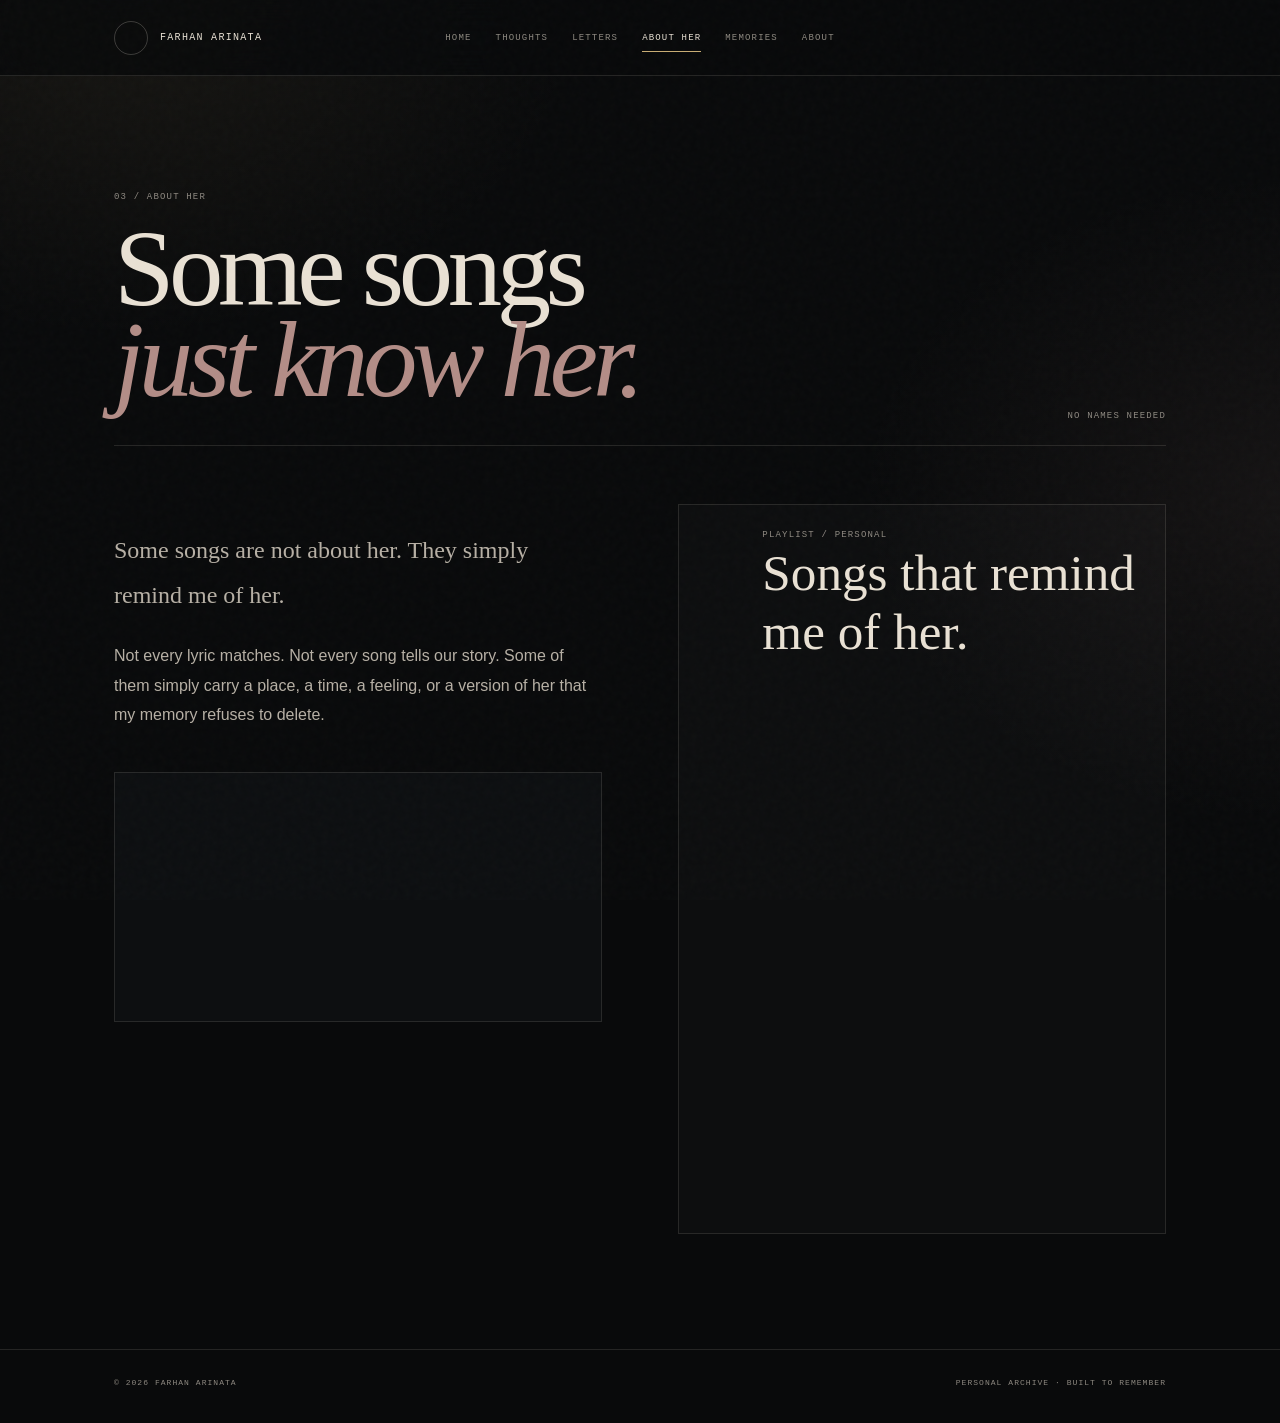
==== about-her.html @ 589a9e8c "Add files via upload" ====
<!doctype html><html lang="en"><head><meta charset="utf-8"><meta name="viewport" content="width=device-width,initial-scale=1"><title>About Her — Farhan Arinata</title><link rel="stylesheet" href="style.css"></head><body><div class="progress"></div><header class="topbar"><div class="wrap"><a class="brand" href="index.html"><span class="brand-mark"><svg class="spin" aria-hidden="true"><use href="assets/sprites.svg#vinyl"></use></svg></span><span class="brand-name">Farhan Arinata</span></a><nav class="nav"><a class="" href="index.html">Home</a><a class="" href="thoughts.html">Thoughts</a><a class="" href="letters.html">Letters</a><a class="active" href="about-her.html">About Her</a><a class="" href="memories.html">Memories</a><a class="" href="about.html">About</a></nav><div class="tools"><svg class="blink" aria-hidden="true"><use href="assets/sprites.svg#star"></use></svg><svg class="bob" aria-hidden="true"><use href="assets/sprites.svg#cat"></use></svg></div><button class="menu" aria-label="Menu"><span></span><span></span></button></div></header><nav class="mobile-nav"><a href="index.html">Home</a><a href="thoughts.html">Thoughts</a><a href="letters.html">Letters</a><a href="about-her.html">About Her</a><a href="memories.html">Memories</a><a href="about.html">About</a></nav><main class="page"><div class="wrap"><div class="page-head fade"><div><div class="kicker">03 / About Her</div><h1 class="h1">Some songs<br><em>just know her.</em></h1></div><div class="meta">No names needed</div></div><div class="grid2"><div class="fade"><p class="copy" style="font-family:var(--serif);font-size:24px">Some songs are not about her. They simply remind me of her.</p><p class="copy">Not every lyric matches. Not every song tells our story. Some of them simply carry a place, a time, a feeling, or a version of her that my memory refuses to delete.</p><div class="scene" style="margin-top:42px"><svg class="bob" aria-hidden="true"><use href="assets/sprites.svg#cat"></use></svg><div class="stars"><svg class="blink" aria-hidden="true"><use href="assets/sprites.svg#star"></use></svg><svg class="blink" aria-hidden="true"><use href="assets/sprites.svg#star"></use></svg><svg class="blink" aria-hidden="true"><use href="assets/sprites.svg#star"></use></svg><svg class="blink" aria-hidden="true"><use href="assets/sprites.svg#star"></use></svg></div></div></div><div class="spotify fade"><div class="spotify-head"><svg class="spin" aria-hidden="true"><use href="assets/sprites.svg#vinyl"></use></svg><div><div class="kicker">Playlist / personal</div><h2>Songs that remind me of her.</h2></div></div><iframe src="https://open.spotify.com/embed/playlist/4F3lstGyli9H4dXO0U5jp0?utm_source=generator&theme=0" height="520" allow="autoplay; clipboard-write; encrypted-media; fullscreen; picture-in-picture" loading="lazy"></iframe></div></div></div></main><footer class="footer"><div class="wrap"><span>© <span data-year></span> Farhan Arinata</span><span>Personal Archive · Built to remember</span></div></footer><script src="script.js"></script></body></html>
---- style.css ----
:root{--bg:#090a0b;--panel:#0d0f11;--text:#e9e1d4;--muted:#8e8981;--line:rgba(233,225,212,.12);--line2:rgba(233,225,212,.22);--gold:#c9ad74;--rose:#b38d87;--serif:Georgia,"Times New Roman",serif;--mono:"Courier New",monospace;--pad:clamp(20px,5vw,72px)}*{box-sizing:border-box}html{scroll-behavior:smooth}body{margin:0;background:radial-gradient(700px 520px at 10% 0%,rgba(201,173,116,.08),transparent 65%),radial-gradient(650px 500px at 100% 35%,rgba(179,141,135,.07),transparent 65%),var(--bg);color:var(--text);font-family:Arial,sans-serif;font-weight:300;min-height:100vh}body:before{content:"";position:fixed;inset:0;pointer-events:none;z-index:999;opacity:.035;background-image:url("data:image/svg+xml,%3Csvg viewBox='0 0 180 180' xmlns='http://www.w3.org/2000/svg'%3E%3Cfilter id='n'%3E%3CfeTurbulence type='fractalNoise' baseFrequency='.8' numOctaves='4' stitchTiles='stitch'/%3E%3C/filter%3E%3Crect width='100%25' height='100%25' filter='url(%23n)' opacity='.65'/%3E%3C/svg%3E")}a{color:inherit;text-decoration:none}img{max-width:100%;display:block}.wrap{width:min(1180px,100%);margin:auto;padding:0 var(--pad)}.progress{position:fixed;left:0;top:0;height:2px;width:0;background:var(--gold);z-index:120}.topbar{position:sticky;top:0;z-index:90;height:76px;border-bottom:1px solid var(--line);background:rgba(9,10,11,.84);backdrop-filter:blur(18px)}.topbar .wrap{height:100%;display:grid;grid-template-columns:1fr auto 1fr;align-items:center}.brand{display:flex;align-items:center;gap:12px;width:max-content}.brand-mark{width:34px;height:34px;border:1px solid var(--line2);border-radius:50%;display:grid;place-items:center}.brand-mark svg{width:22px;height:22px}.brand-name,.nav a,.meta,.kicker,.footer{font-family:var(--mono);text-transform:uppercase;letter-spacing:.13em}.brand-name{font-size:10px}.nav{display:flex;gap:24px}.nav a{font-size:9px;color:var(--muted);position:relative}.nav a:after{content:"";position:absolute;left:0;bottom:-9px;width:0;height:1px;background:var(--gold);transition:.25s}.nav a:hover,.nav a.active{color:var(--text)}.nav a:hover:after,.nav a.active:after{width:100%}.tools{justify-self:end;display:flex;gap:12px}.tools svg{width:20px;height:20px}.menu{display:none;background:none;border:0;color:var(--text)}.menu span{display:block;width:22px;height:1px;background:currentColor;margin:6px}.mobile-nav{display:none}.hero,.page{padding:clamp(72px,9vw,130px) 0}.hero-grid{display:grid;grid-template-columns:1.05fr .95fr;gap:clamp(40px,7vw,100px);align-items:center}.kicker,.meta{font-size:9px;line-height:1.5;color:var(--muted)}.hero h1,.h1{font-family:var(--serif);font-weight:400;letter-spacing:-.05em;margin:18px 0}.hero h1{font-size:clamp(72px,10vw,150px);line-height:.78}.h1{font-size:clamp(60px,8.5vw,120px);line-height:.84}.hero h1 em,.h1 em{font-weight:400;color:var(--rose)}.hero p,.copy{color:#b7b0a5;line-height:1.85;max-width:640px}.cta{display:inline-flex;gap:15px;border:1px solid var(--line2);padding:14px 18px;margin-top:20px;font:9px var(--mono);letter-spacing:.13em;text-transform:uppercase;transition:.25s}.cta:hover{background:var(--text);color:#111;transform:translateY(-2px)}.hero-art{position:relative;min-height:560px;border:1px solid var(--line);overflow:hidden;background:#0c0c0c}.hero-art img{position:absolute;inset:0;width:100%;height:100%;object-fit:cover;filter:grayscale(1) contrast(1.05);opacity:.86}.pixel{position:absolute;z-index:3}.pixel svg{width:42px;height:42px}.a{left:7%;top:12%}.b{right:7%;top:18%}.c{right:11%;bottom:8%}.spin{animation:spin 8s linear infinite}.bob{animation:bob 2.6s ease-in-out infinite}.blink{animation:blink 2.2s ease-in-out infinite}@keyframes spin{to{transform:rotate(360deg)}}@keyframes bob{50%{transform:translateY(-8px)}}@keyframes blink{50%{opacity:.25;transform:scale(.8)}}.features{display:grid;grid-template-columns:repeat(4,1fr);border:1px solid var(--line);margin-top:70px}.feature{padding:24px;border-right:1px solid var(--line);min-height:150px}.feature:last-child{border-right:0}.feature svg{width:30px;height:30px;margin-bottom:28px}.feature h3{font:400 21px var(--serif);margin:0 0 8px}.feature p{font-size:11px;line-height:1.65;color:var(--muted);margin:0}.page-head{display:flex;justify-content:space-between;align-items:flex-end;gap:20px;border-bottom:1px solid var(--line);padding-bottom:22px;margin-bottom:58px}.list{border-top:1px solid var(--line)}.row{display:grid;grid-template-columns:100px 1fr 50px;gap:18px;align-items:center;border-bottom:1px solid var(--line);padding:24px 4px;transition:.25s}.row:hover{padding-left:12px;background:rgba(255,255,255,.015)}.row h3{font:400 clamp(28px,3vw,44px) var(--serif);margin:0}.date{font:8px/1.5 var(--mono);text-transform:uppercase;letter-spacing:.12em;color:var(--muted)}.grid2{display:grid;grid-template-columns:1fr 1fr;gap:clamp(36px,6vw,80px)}.scene{position:relative;min-height:250px;border:1px solid var(--line);display:grid;place-items:center;background:#0d0f11}.scene>svg{width:80px;height:80px}.stars svg{position:absolute;width:24px;height:24px}.stars svg:nth-child(1){left:10%;top:20%}.stars svg:nth-child(2){right:12%;top:28%}.stars svg:nth-child(3){left:20%;bottom:18%}.stars svg:nth-child(4){right:18%;bottom:12%}.paper{background:#d9d2c6;color:#151515;padding:clamp(34px,6vw,80px);box-shadow:0 30px 90px rgba(0,0,0,.28)}.paper .meta{color:#6d685f}.paper h2{font:400 clamp(42px,5vw,72px) var(--serif);margin:18px 0 36px}.paper p{font:400 18px/1.75 var(--serif);max-width:720px}.paper figure{margin:60px 0 0;border-top:1px solid rgba(0,0,0,.18);padding-top:18px}.paper figure img{width:100%;filter:grayscale(1)}.paper figcaption{display:flex;justify-content:space-between;gap:20px;font:8px var(--mono);letter-spacing:.13em;text-transform:uppercase;color:#6d685f;margin-top:12px}.spotify{border:1px solid var(--line);padding:24px;background:rgba(255,255,255,.015)}.spotify-head{display:flex;gap:18px;align-items:center;margin-bottom:24px}.spotify-head svg{width:64px;height:64px}.spotify h2{font:400 clamp(34px,4vw,58px) var(--serif);margin:0}.spotify iframe{width:100%;border:0;border-radius:12px}.fade{opacity:0;transform:translateY(18px);transition:.7s}.fade.visible{opacity:1;transform:none}.footer{border-top:1px solid var(--line);padding:28px 0 36px;font-size:8px;color:var(--muted)}.footer .wrap{display:flex;justify-content:space-between;gap:20px}@media(max-width:880px){.topbar .wrap{grid-template-columns:1fr auto}.nav,.tools{display:none}.menu{display:block}.mobile-nav{position:fixed;top:76px;left:0;right:0;z-index:89;background:rgba(9,10,11,.98);border-bottom:1px solid var(--line);padding:22px var(--pad)}.mobile-nav.open{display:grid;gap:18px}.hero-grid,.grid2{grid-template-columns:1fr}.features{grid-template-columns:1fr 1fr}.feature:nth-child(2){border-right:0}.feature:nth-child(-n+2){border-bottom:1px solid var(--line)}}@media(max-width:600px){.hero h1{font-size:22vw}.hero-art{min-height:430px}.features{grid-template-columns:1fr}.feature{border-right:0;border-bottom:1px solid var(--line)}.row{grid-template-columns:1fr 24px}.row .date{grid-column:1/3}.page-head{align-items:flex-start;flex-direction:column}.paper{padding:38px 22px}.paper p{font-size:17px}.paper figcaption,.footer .wrap{flex-direction:column}.footer .wrap{gap:12px}}@media(prefers-reduced-motion:reduce){*{animation-duration:.01ms!important;transition-duration:.01ms!important}.fade{opacity:1;transform:none}}
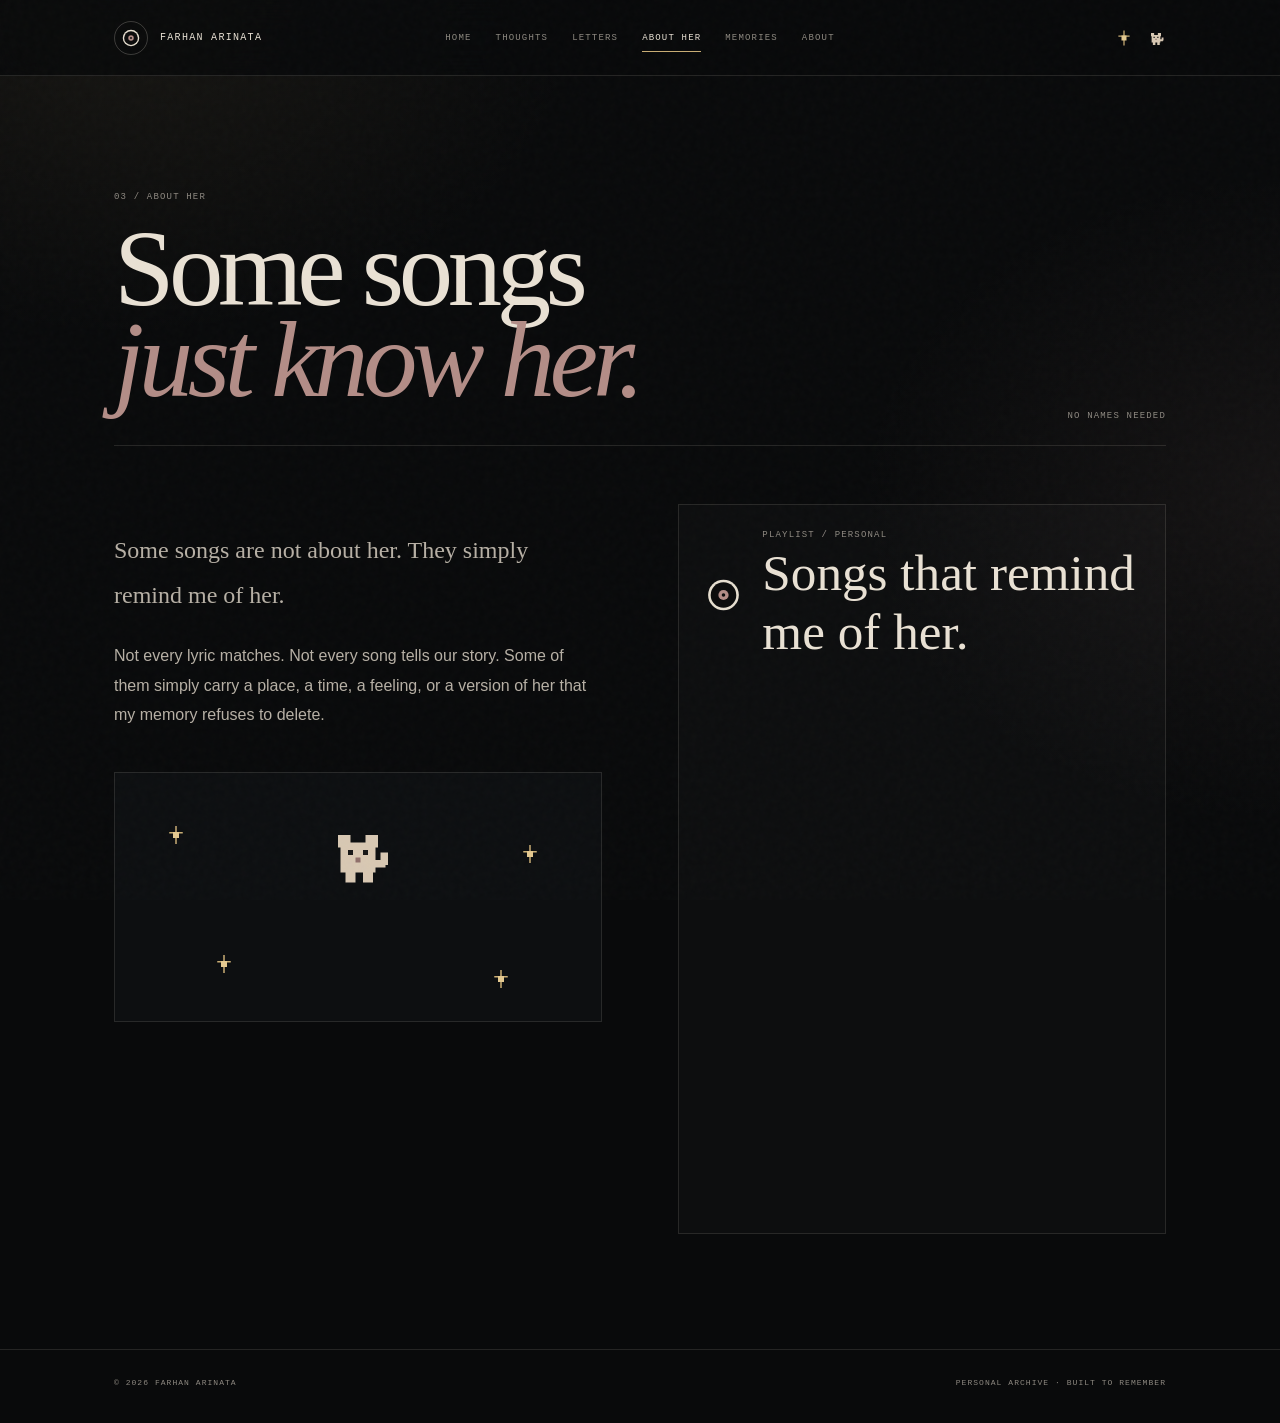
==== commit 7c8110df: "Add files via upload" ====
--- a/about-her.html
+++ b/about-her.html
@@ -1 +1 @@
-<!doctype html><html lang="en"><head><meta charset="utf-8"><meta name="viewport" content="width=device-width,initial-scale=1"><title>About Her — Farhan Arinata</title><link rel="stylesheet" href="style.css"></head><body><div class="progress"></div><header class="topbar"><div class="wrap"><a class="brand" href="index.html"><span class="brand-mark"><svg class="spin" aria-hidden="true"><use href="assets/sprites.svg#vinyl"></use></svg></span><span class="brand-name">Farhan Arinata</span></a><nav class="nav"><a class="" href="index.html">Home</a><a class="" href="thoughts.html">Thoughts</a><a class="" href="letters.html">Letters</a><a class="active" href="about-her.html">About Her</a><a class="" href="memories.html">Memories</a><a class="" href="about.html">About</a></nav><div class="tools"><svg class="blink" aria-hidden="true"><use href="assets/sprites.svg#star"></use></svg><svg class="bob" aria-hidden="true"><use href="assets/sprites.svg#cat"></use></svg></div><button class="menu" aria-label="Menu"><span></span><span></span></button></div></header><nav class="mobile-nav"><a href="index.html">Home</a><a href="thoughts.html">Thoughts</a><a href="letters.html">Letters</a><a href="about-her.html">About Her</a><a href="memories.html">Memories</a><a href="about.html">About</a></nav><main class="page"><div class="wrap"><div class="page-head fade"><div><div class="kicker">03 / About Her</div><h1 class="h1">Some songs<br><em>just know her.</em></h1></div><div class="meta">No names needed</div></div><div class="grid2"><div class="fade"><p class="copy" style="font-family:var(--serif);font-size:24px">Some songs are not about her. They simply remind me of her.</p><p class="copy">Not every lyric matches. Not every song tells our story. Some of them simply carry a place, a time, a feeling, or a version of her that my memory refuses to delete.</p><div class="scene" style="margin-top:42px"><svg class="bob" aria-hidden="true"><use href="assets/sprites.svg#cat"></use></svg><div class="stars"><svg class="blink" aria-hidden="true"><use href="assets/sprites.svg#star"></use></svg><svg class="blink" aria-hidden="true"><use href="assets/sprites.svg#star"></use></svg><svg class="blink" aria-hidden="true"><use href="assets/sprites.svg#star"></use></svg><svg class="blink" aria-hidden="true"><use href="assets/sprites.svg#star"></use></svg></div></div></div><div class="spotify fade"><div class="spotify-head"><svg class="spin" aria-hidden="true"><use href="assets/sprites.svg#vinyl"></use></svg><div><div class="kicker">Playlist / personal</div><h2>Songs that remind me of her.</h2></div></div><iframe src="https://open.spotify.com/embed/playlist/4F3lstGyli9H4dXO0U5jp0?utm_source=generator&theme=0" height="520" allow="autoplay; clipboard-write; encrypted-media; fullscreen; picture-in-picture" loading="lazy"></iframe></div></div></div></main><footer class="footer"><div class="wrap"><span>© <span data-year></span> Farhan Arinata</span><span>Personal Archive · Built to remember</span></div></footer><script src="script.js"></script></body></html>+<!doctype html><html lang="en"><head><meta charset="utf-8"><meta name="viewport" content="width=device-width,initial-scale=1"><title>About Her — Farhan Arinata</title><link rel="stylesheet" href="style.css"></head><body><div class="progress"></div><header class="topbar"><div class="wrap"><a class="brand" href="index.html"><span class="brand-mark"><svg class="spin" aria-hidden="true"><use href="sprites.svg#vinyl"></use></svg></span><span class="brand-name">Farhan Arinata</span></a><nav class="nav"><a class="" href="index.html">Home</a><a class="" href="thoughts.html">Thoughts</a><a class="" href="letters.html">Letters</a><a class="active" href="about-her.html">About Her</a><a class="" href="memories.html">Memories</a><a class="" href="about.html">About</a></nav><div class="tools"><svg class="blink" aria-hidden="true"><use href="sprites.svg#star"></use></svg><svg class="bob" aria-hidden="true"><use href="sprites.svg#cat"></use></svg></div><button class="menu" aria-label="Menu"><span></span><span></span></button></div></header><nav class="mobile-nav"><a href="index.html">Home</a><a href="thoughts.html">Thoughts</a><a href="letters.html">Letters</a><a href="about-her.html">About Her</a><a href="memories.html">Memories</a><a href="about.html">About</a></nav><main class="page"><div class="wrap"><div class="page-head fade"><div><div class="kicker">03 / About Her</div><h1 class="h1">Some songs<br><em>just know her.</em></h1></div><div class="meta">No names needed</div></div><div class="grid2"><div class="fade"><p class="copy" style="font-family:var(--serif);font-size:24px">Some songs are not about her. They simply remind me of her.</p><p class="copy">Not every lyric matches. Not every song tells our story. Some of them simply carry a place, a time, a feeling, or a version of her that my memory refuses to delete.</p><div class="scene" style="margin-top:42px"><svg class="bob" aria-hidden="true"><use href="sprites.svg#cat"></use></svg><div class="stars"><svg class="blink" aria-hidden="true"><use href="sprites.svg#star"></use></svg><svg class="blink" aria-hidden="true"><use href="sprites.svg#star"></use></svg><svg class="blink" aria-hidden="true"><use href="sprites.svg#star"></use></svg><svg class="blink" aria-hidden="true"><use href="sprites.svg#star"></use></svg></div></div></div><div class="spotify fade"><div class="spotify-head"><svg class="spin" aria-hidden="true"><use href="sprites.svg#vinyl"></use></svg><div><div class="kicker">Playlist / personal</div><h2>Songs that remind me of her.</h2></div></div><iframe src="https://open.spotify.com/embed/playlist/4F3lstGyli9H4dXO0U5jp0?utm_source=generator&theme=0" height="520" allow="autoplay; clipboard-write; encrypted-media; fullscreen; picture-in-picture" loading="lazy"></iframe></div></div></div></main><footer class="footer"><div class="wrap"><span>© <span data-year></span> Farhan Arinata</span><span>Personal Archive · Built to remember</span></div></footer><script src="script.js"></script></body></html>
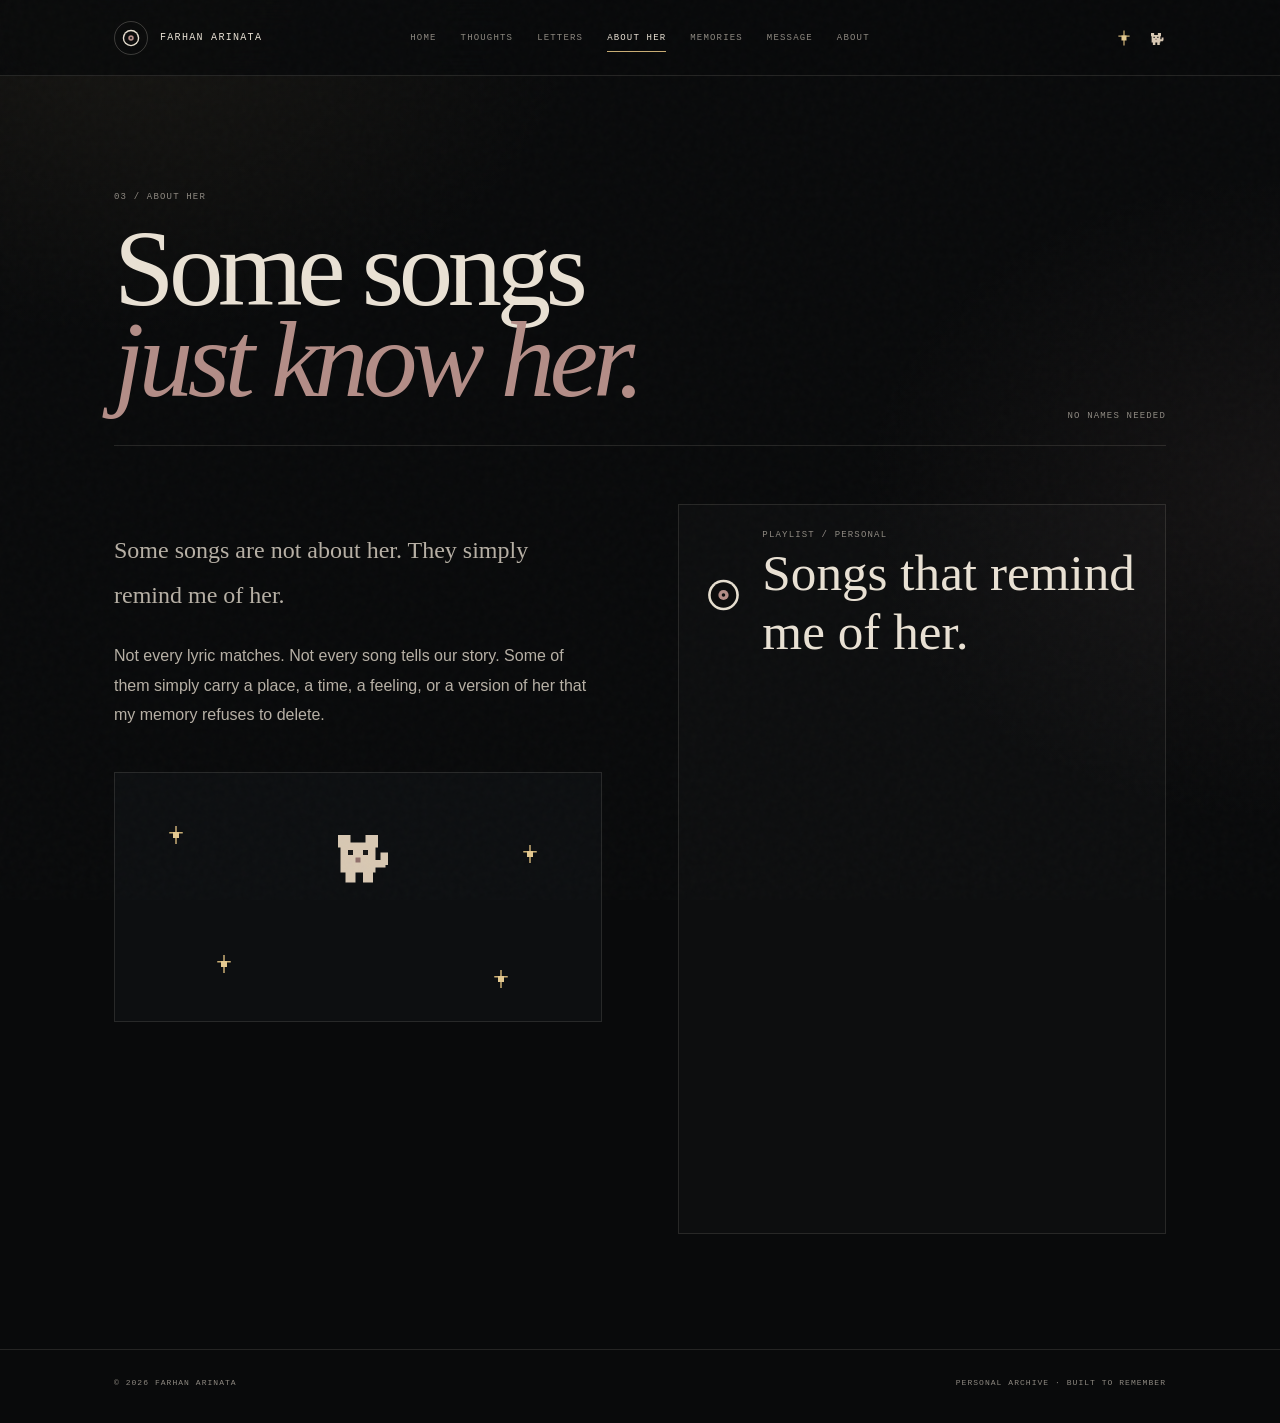
==== commit fb8cf44d: "Add files via upload" ====
--- a/about-her.html
+++ b/about-her.html
@@ -1 +1 @@
-<!doctype html><html lang="en"><head><meta charset="utf-8"><meta name="viewport" content="width=device-width,initial-scale=1"><title>About Her — Farhan Arinata</title><link rel="stylesheet" href="style.css"></head><body><div class="progress"></div><header class="topbar"><div class="wrap"><a class="brand" href="index.html"><span class="brand-mark"><svg class="spin" aria-hidden="true"><use href="sprites.svg#vinyl"></use></svg></span><span class="brand-name">Farhan Arinata</span></a><nav class="nav"><a class="" href="index.html">Home</a><a class="" href="thoughts.html">Thoughts</a><a class="" href="letters.html">Letters</a><a class="active" href="about-her.html">About Her</a><a class="" href="memories.html">Memories</a><a class="" href="about.html">About</a></nav><div class="tools"><svg class="blink" aria-hidden="true"><use href="sprites.svg#star"></use></svg><svg class="bob" aria-hidden="true"><use href="sprites.svg#cat"></use></svg></div><button class="menu" aria-label="Menu"><span></span><span></span></button></div></header><nav class="mobile-nav"><a href="index.html">Home</a><a href="thoughts.html">Thoughts</a><a href="letters.html">Letters</a><a href="about-her.html">About Her</a><a href="memories.html">Memories</a><a href="about.html">About</a></nav><main class="page"><div class="wrap"><div class="page-head fade"><div><div class="kicker">03 / About Her</div><h1 class="h1">Some songs<br><em>just know her.</em></h1></div><div class="meta">No names needed</div></div><div class="grid2"><div class="fade"><p class="copy" style="font-family:var(--serif);font-size:24px">Some songs are not about her. They simply remind me of her.</p><p class="copy">Not every lyric matches. Not every song tells our story. Some of them simply carry a place, a time, a feeling, or a version of her that my memory refuses to delete.</p><div class="scene" style="margin-top:42px"><svg class="bob" aria-hidden="true"><use href="sprites.svg#cat"></use></svg><div class="stars"><svg class="blink" aria-hidden="true"><use href="sprites.svg#star"></use></svg><svg class="blink" aria-hidden="true"><use href="sprites.svg#star"></use></svg><svg class="blink" aria-hidden="true"><use href="sprites.svg#star"></use></svg><svg class="blink" aria-hidden="true"><use href="sprites.svg#star"></use></svg></div></div></div><div class="spotify fade"><div class="spotify-head"><svg class="spin" aria-hidden="true"><use href="sprites.svg#vinyl"></use></svg><div><div class="kicker">Playlist / personal</div><h2>Songs that remind me of her.</h2></div></div><iframe src="https://open.spotify.com/embed/playlist/4F3lstGyli9H4dXO0U5jp0?utm_source=generator&theme=0" height="520" allow="autoplay; clipboard-write; encrypted-media; fullscreen; picture-in-picture" loading="lazy"></iframe></div></div></div></main><footer class="footer"><div class="wrap"><span>© <span data-year></span> Farhan Arinata</span><span>Personal Archive · Built to remember</span></div></footer><script src="script.js"></script></body></html>+<!doctype html><html lang="en"><head><meta charset="utf-8"><meta name="viewport" content="width=device-width,initial-scale=1"><title>About Her — Farhan Arinata</title><link rel="stylesheet" href="style.css"></head><body><div class="progress"></div><header class="topbar"><div class="wrap"><a class="brand" href="index.html"><span class="brand-mark"><svg class="spin" aria-hidden="true"><use href="sprites.svg#vinyl"></use></svg></span><span class="brand-name">Farhan Arinata</span></a><nav class="nav"><a class="" href="index.html">Home</a><a class="" href="thoughts.html">Thoughts</a><a class="" href="letters.html">Letters</a><a class="active" href="about-her.html">About Her</a><a class="" href="memories.html">Memories</a><a class="" href="message.html">Message</a><a class="" href="about.html">About</a></nav><div class="tools"><svg class="blink" aria-hidden="true"><use href="sprites.svg#star"></use></svg><svg class="bob" aria-hidden="true"><use href="sprites.svg#cat"></use></svg></div><button class="menu" aria-label="Menu"><span></span><span></span></button></div></header><nav class="mobile-nav"><a href="index.html">Home</a><a href="thoughts.html">Thoughts</a><a href="letters.html">Letters</a><a href="about-her.html">About Her</a><a href="memories.html">Memories</a><a href="message.html">Message</a><a href="about.html">About</a></nav><main class="page"><div class="wrap"><div class="page-head fade"><div><div class="kicker">03 / About Her</div><h1 class="h1">Some songs<br><em>just know her.</em></h1></div><div class="meta">No names needed</div></div><div class="grid2"><div class="fade"><p class="copy" style="font-family:var(--serif);font-size:24px">Some songs are not about her. They simply remind me of her.</p><p class="copy">Not every lyric matches. Not every song tells our story. Some of them simply carry a place, a time, a feeling, or a version of her that my memory refuses to delete.</p><div class="scene" style="margin-top:42px"><svg class="bob" aria-hidden="true"><use href="sprites.svg#cat"></use></svg><div class="stars"><svg class="blink" aria-hidden="true"><use href="sprites.svg#star"></use></svg><svg class="blink" aria-hidden="true"><use href="sprites.svg#star"></use></svg><svg class="blink" aria-hidden="true"><use href="sprites.svg#star"></use></svg><svg class="blink" aria-hidden="true"><use href="sprites.svg#star"></use></svg></div></div></div><div class="spotify fade"><div class="spotify-head"><svg class="spin" aria-hidden="true"><use href="sprites.svg#vinyl"></use></svg><div><div class="kicker">Playlist / personal</div><h2>Songs that remind me of her.</h2></div></div><iframe src="https://open.spotify.com/embed/playlist/4F3lstGyli9H4dXO0U5jp0?utm_source=generator&theme=0" height="520" allow="autoplay; clipboard-write; encrypted-media; fullscreen; picture-in-picture" loading="lazy"></iframe></div></div></div></main><footer class="footer"><div class="wrap"><span>© <span data-year></span> Farhan Arinata</span><span>Personal Archive · Built to remember</span></div></footer><script src="script.js"></script></body></html>
--- a/style.css
+++ b/style.css
@@ -1 +1,30 @@
-:root{--bg:#090a0b;--panel:#0d0f11;--text:#e9e1d4;--muted:#8e8981;--line:rgba(233,225,212,.12);--line2:rgba(233,225,212,.22);--gold:#c9ad74;--rose:#b38d87;--serif:Georgia,"Times New Roman",serif;--mono:"Courier New",monospace;--pad:clamp(20px,5vw,72px)}*{box-sizing:border-box}html{scroll-behavior:smooth}body{margin:0;background:radial-gradient(700px 520px at 10% 0%,rgba(201,173,116,.08),transparent 65%),radial-gradient(650px 500px at 100% 35%,rgba(179,141,135,.07),transparent 65%),var(--bg);color:var(--text);font-family:Arial,sans-serif;font-weight:300;min-height:100vh}body:before{content:"";position:fixed;inset:0;pointer-events:none;z-index:999;opacity:.035;background-image:url("data:image/svg+xml,%3Csvg viewBox='0 0 180 180' xmlns='http://www.w3.org/2000/svg'%3E%3Cfilter id='n'%3E%3CfeTurbulence type='fractalNoise' baseFrequency='.8' numOctaves='4' stitchTiles='stitch'/%3E%3C/filter%3E%3Crect width='100%25' height='100%25' filter='url(%23n)' opacity='.65'/%3E%3C/svg%3E")}a{color:inherit;text-decoration:none}img{max-width:100%;display:block}.wrap{width:min(1180px,100%);margin:auto;padding:0 var(--pad)}.progress{position:fixed;left:0;top:0;height:2px;width:0;background:var(--gold);z-index:120}.topbar{position:sticky;top:0;z-index:90;height:76px;border-bottom:1px solid var(--line);background:rgba(9,10,11,.84);backdrop-filter:blur(18px)}.topbar .wrap{height:100%;display:grid;grid-template-columns:1fr auto 1fr;align-items:center}.brand{display:flex;align-items:center;gap:12px;width:max-content}.brand-mark{width:34px;height:34px;border:1px solid var(--line2);border-radius:50%;display:grid;place-items:center}.brand-mark svg{width:22px;height:22px}.brand-name,.nav a,.meta,.kicker,.footer{font-family:var(--mono);text-transform:uppercase;letter-spacing:.13em}.brand-name{font-size:10px}.nav{display:flex;gap:24px}.nav a{font-size:9px;color:var(--muted);position:relative}.nav a:after{content:"";position:absolute;left:0;bottom:-9px;width:0;height:1px;background:var(--gold);transition:.25s}.nav a:hover,.nav a.active{color:var(--text)}.nav a:hover:after,.nav a.active:after{width:100%}.tools{justify-self:end;display:flex;gap:12px}.tools svg{width:20px;height:20px}.menu{display:none;background:none;border:0;color:var(--text)}.menu span{display:block;width:22px;height:1px;background:currentColor;margin:6px}.mobile-nav{display:none}.hero,.page{padding:clamp(72px,9vw,130px) 0}.hero-grid{display:grid;grid-template-columns:1.05fr .95fr;gap:clamp(40px,7vw,100px);align-items:center}.kicker,.meta{font-size:9px;line-height:1.5;color:var(--muted)}.hero h1,.h1{font-family:var(--serif);font-weight:400;letter-spacing:-.05em;margin:18px 0}.hero h1{font-size:clamp(72px,10vw,150px);line-height:.78}.h1{font-size:clamp(60px,8.5vw,120px);line-height:.84}.hero h1 em,.h1 em{font-weight:400;color:var(--rose)}.hero p,.copy{color:#b7b0a5;line-height:1.85;max-width:640px}.cta{display:inline-flex;gap:15px;border:1px solid var(--line2);padding:14px 18px;margin-top:20px;font:9px var(--mono);letter-spacing:.13em;text-transform:uppercase;transition:.25s}.cta:hover{background:var(--text);color:#111;transform:translateY(-2px)}.hero-art{position:relative;min-height:560px;border:1px solid var(--line);overflow:hidden;background:#0c0c0c}.hero-art img{position:absolute;inset:0;width:100%;height:100%;object-fit:cover;filter:grayscale(1) contrast(1.05);opacity:.86}.pixel{position:absolute;z-index:3}.pixel svg{width:42px;height:42px}.a{left:7%;top:12%}.b{right:7%;top:18%}.c{right:11%;bottom:8%}.spin{animation:spin 8s linear infinite}.bob{animation:bob 2.6s ease-in-out infinite}.blink{animation:blink 2.2s ease-in-out infinite}@keyframes spin{to{transform:rotate(360deg)}}@keyframes bob{50%{transform:translateY(-8px)}}@keyframes blink{50%{opacity:.25;transform:scale(.8)}}.features{display:grid;grid-template-columns:repeat(4,1fr);border:1px solid var(--line);margin-top:70px}.feature{padding:24px;border-right:1px solid var(--line);min-height:150px}.feature:last-child{border-right:0}.feature svg{width:30px;height:30px;margin-bottom:28px}.feature h3{font:400 21px var(--serif);margin:0 0 8px}.feature p{font-size:11px;line-height:1.65;color:var(--muted);margin:0}.page-head{display:flex;justify-content:space-between;align-items:flex-end;gap:20px;border-bottom:1px solid var(--line);padding-bottom:22px;margin-bottom:58px}.list{border-top:1px solid var(--line)}.row{display:grid;grid-template-columns:100px 1fr 50px;gap:18px;align-items:center;border-bottom:1px solid var(--line);padding:24px 4px;transition:.25s}.row:hover{padding-left:12px;background:rgba(255,255,255,.015)}.row h3{font:400 clamp(28px,3vw,44px) var(--serif);margin:0}.date{font:8px/1.5 var(--mono);text-transform:uppercase;letter-spacing:.12em;color:var(--muted)}.grid2{display:grid;grid-template-columns:1fr 1fr;gap:clamp(36px,6vw,80px)}.scene{position:relative;min-height:250px;border:1px solid var(--line);display:grid;place-items:center;background:#0d0f11}.scene>svg{width:80px;height:80px}.stars svg{position:absolute;width:24px;height:24px}.stars svg:nth-child(1){left:10%;top:20%}.stars svg:nth-child(2){right:12%;top:28%}.stars svg:nth-child(3){left:20%;bottom:18%}.stars svg:nth-child(4){right:18%;bottom:12%}.paper{background:#d9d2c6;color:#151515;padding:clamp(34px,6vw,80px);box-shadow:0 30px 90px rgba(0,0,0,.28)}.paper .meta{color:#6d685f}.paper h2{font:400 clamp(42px,5vw,72px) var(--serif);margin:18px 0 36px}.paper p{font:400 18px/1.75 var(--serif);max-width:720px}.paper figure{margin:60px 0 0;border-top:1px solid rgba(0,0,0,.18);padding-top:18px}.paper figure img{width:100%;filter:grayscale(1)}.paper figcaption{display:flex;justify-content:space-between;gap:20px;font:8px var(--mono);letter-spacing:.13em;text-transform:uppercase;color:#6d685f;margin-top:12px}.spotify{border:1px solid var(--line);padding:24px;background:rgba(255,255,255,.015)}.spotify-head{display:flex;gap:18px;align-items:center;margin-bottom:24px}.spotify-head svg{width:64px;height:64px}.spotify h2{font:400 clamp(34px,4vw,58px) var(--serif);margin:0}.spotify iframe{width:100%;border:0;border-radius:12px}.fade{opacity:0;transform:translateY(18px);transition:.7s}.fade.visible{opacity:1;transform:none}.footer{border-top:1px solid var(--line);padding:28px 0 36px;font-size:8px;color:var(--muted)}.footer .wrap{display:flex;justify-content:space-between;gap:20px}@media(max-width:880px){.topbar .wrap{grid-template-columns:1fr auto}.nav,.tools{display:none}.menu{display:block}.mobile-nav{position:fixed;top:76px;left:0;right:0;z-index:89;background:rgba(9,10,11,.98);border-bottom:1px solid var(--line);padding:22px var(--pad)}.mobile-nav.open{display:grid;gap:18px}.hero-grid,.grid2{grid-template-columns:1fr}.features{grid-template-columns:1fr 1fr}.feature:nth-child(2){border-right:0}.feature:nth-child(-n+2){border-bottom:1px solid var(--line)}}@media(max-width:600px){.hero h1{font-size:22vw}.hero-art{min-height:430px}.features{grid-template-columns:1fr}.feature{border-right:0;border-bottom:1px solid var(--line)}.row{grid-template-columns:1fr 24px}.row .date{grid-column:1/3}.page-head{align-items:flex-start;flex-direction:column}.paper{padding:38px 22px}.paper p{font-size:17px}.paper figcaption,.footer .wrap{flex-direction:column}.footer .wrap{gap:12px}}@media(prefers-reduced-motion:reduce){*{animation-duration:.01ms!important;transition-duration:.01ms!important}.fade{opacity:1;transform:none}}+:root{--bg:#090a0b;--panel:#0d0f11;--text:#e9e1d4;--muted:#8e8981;--line:rgba(233,225,212,.12);--line2:rgba(233,225,212,.22);--gold:#c9ad74;--rose:#b38d87;--serif:Georgia,"Times New Roman",serif;--mono:"Courier New",monospace;--pad:clamp(20px,5vw,72px)}*{box-sizing:border-box}html{scroll-behavior:smooth}body{margin:0;background:radial-gradient(700px 520px at 10% 0%,rgba(201,173,116,.08),transparent 65%),radial-gradient(650px 500px at 100% 35%,rgba(179,141,135,.07),transparent 65%),var(--bg);color:var(--text);font-family:Arial,sans-serif;font-weight:300;min-height:100vh}body:before{content:"";position:fixed;inset:0;pointer-events:none;z-index:999;opacity:.035;background-image:url("data:image/svg+xml,%3Csvg viewBox='0 0 180 180' xmlns='http://www.w3.org/2000/svg'%3E%3Cfilter id='n'%3E%3CfeTurbulence type='fractalNoise' baseFrequency='.8' numOctaves='4' stitchTiles='stitch'/%3E%3C/filter%3E%3Crect width='100%25' height='100%25' filter='url(%23n)' opacity='.65'/%3E%3C/svg%3E")}a{color:inherit;text-decoration:none}img{max-width:100%;display:block}.wrap{width:min(1180px,100%);margin:auto;padding:0 var(--pad)}.progress{position:fixed;left:0;top:0;height:2px;width:0;background:var(--gold);z-index:120}.topbar{position:sticky;top:0;z-index:90;height:76px;border-bottom:1px solid var(--line);background:rgba(9,10,11,.84);backdrop-filter:blur(18px)}.topbar .wrap{height:100%;display:grid;grid-template-columns:1fr auto 1fr;align-items:center}.brand{display:flex;align-items:center;gap:12px;width:max-content}.brand-mark{width:34px;height:34px;border:1px solid var(--line2);border-radius:50%;display:grid;place-items:center}.brand-mark svg{width:22px;height:22px}.brand-name,.nav a,.meta,.kicker,.footer{font-family:var(--mono);text-transform:uppercase;letter-spacing:.13em}.brand-name{font-size:10px}.nav{display:flex;gap:24px}.nav a{font-size:9px;color:var(--muted);position:relative}.nav a:after{content:"";position:absolute;left:0;bottom:-9px;width:0;height:1px;background:var(--gold);transition:.25s}.nav a:hover,.nav a.active{color:var(--text)}.nav a:hover:after,.nav a.active:after{width:100%}.tools{justify-self:end;display:flex;gap:12px}.tools svg{width:20px;height:20px}.menu{display:none;background:none;border:0;color:var(--text)}.menu span{display:block;width:22px;height:1px;background:currentColor;margin:6px}.mobile-nav{display:none}.hero,.page{padding:clamp(72px,9vw,130px) 0}.hero-grid{display:grid;grid-template-columns:1.05fr .95fr;gap:clamp(40px,7vw,100px);align-items:center}.kicker,.meta{font-size:9px;line-height:1.5;color:var(--muted)}.hero h1,.h1{font-family:var(--serif);font-weight:400;letter-spacing:-.05em;margin:18px 0}.hero h1{font-size:clamp(72px,10vw,150px);line-height:.78}.h1{font-size:clamp(60px,8.5vw,120px);line-height:.84}.hero h1 em,.h1 em{font-weight:400;color:var(--rose)}.hero p,.copy{color:#b7b0a5;line-height:1.85;max-width:640px}.cta{display:inline-flex;gap:15px;border:1px solid var(--line2);padding:14px 18px;margin-top:20px;font:9px var(--mono);letter-spacing:.13em;text-transform:uppercase;transition:.25s}.cta:hover{background:var(--text);color:#111;transform:translateY(-2px)}.hero-art{position:relative;min-height:560px;border:1px solid var(--line);overflow:hidden;background:#0c0c0c}.hero-art img{position:absolute;inset:0;width:100%;height:100%;object-fit:cover;filter:grayscale(1) contrast(1.05);opacity:.86}.pixel{position:absolute;z-index:3}.pixel svg{width:42px;height:42px}.a{left:7%;top:12%}.b{right:7%;top:18%}.c{right:11%;bottom:8%}.spin{animation:spin 8s linear infinite}.bob{animation:bob 2.6s ease-in-out infinite}.blink{animation:blink 2.2s ease-in-out infinite}@keyframes spin{to{transform:rotate(360deg)}}@keyframes bob{50%{transform:translateY(-8px)}}@keyframes blink{50%{opacity:.25;transform:scale(.8)}}.features{display:grid;grid-template-columns:repeat(4,1fr);border:1px solid var(--line);margin-top:70px}.feature{padding:24px;border-right:1px solid var(--line);min-height:150px}.feature:last-child{border-right:0}.feature svg{width:30px;height:30px;margin-bottom:28px}.feature h3{font:400 21px var(--serif);margin:0 0 8px}.feature p{font-size:11px;line-height:1.65;color:var(--muted);margin:0}.page-head{display:flex;justify-content:space-between;align-items:flex-end;gap:20px;border-bottom:1px solid var(--line);padding-bottom:22px;margin-bottom:58px}.list{border-top:1px solid var(--line)}.row{display:grid;grid-template-columns:100px 1fr 50px;gap:18px;align-items:center;border-bottom:1px solid var(--line);padding:24px 4px;transition:.25s}.row:hover{padding-left:12px;background:rgba(255,255,255,.015)}.row h3{font:400 clamp(28px,3vw,44px) var(--serif);margin:0}.date{font:8px/1.5 var(--mono);text-transform:uppercase;letter-spacing:.12em;color:var(--muted)}.grid2{display:grid;grid-template-columns:1fr 1fr;gap:clamp(36px,6vw,80px)}.scene{position:relative;min-height:250px;border:1px solid var(--line);display:grid;place-items:center;background:#0d0f11}.scene>svg{width:80px;height:80px}.stars svg{position:absolute;width:24px;height:24px}.stars svg:nth-child(1){left:10%;top:20%}.stars svg:nth-child(2){right:12%;top:28%}.stars svg:nth-child(3){left:20%;bottom:18%}.stars svg:nth-child(4){right:18%;bottom:12%}.paper{background:#d9d2c6;color:#151515;padding:clamp(34px,6vw,80px);box-shadow:0 30px 90px rgba(0,0,0,.28)}.paper .meta{color:#6d685f}.paper h2{font:400 clamp(42px,5vw,72px) var(--serif);margin:18px 0 36px}.paper p{font:400 18px/1.75 var(--serif);max-width:720px}.paper figure{margin:60px 0 0;border-top:1px solid rgba(0,0,0,.18);padding-top:18px}.paper figure img{width:100%;filter:grayscale(1)}.paper figcaption{display:flex;justify-content:space-between;gap:20px;font:8px var(--mono);letter-spacing:.13em;text-transform:uppercase;color:#6d685f;margin-top:12px}.spotify{border:1px solid var(--line);padding:24px;background:rgba(255,255,255,.015)}.spotify-head{display:flex;gap:18px;align-items:center;margin-bottom:24px}.spotify-head svg{width:64px;height:64px}.spotify h2{font:400 clamp(34px,4vw,58px) var(--serif);margin:0}.spotify iframe{width:100%;border:0;border-radius:12px}.fade{opacity:0;transform:translateY(18px);transition:.7s}.fade.visible{opacity:1;transform:none}.footer{border-top:1px solid var(--line);padding:28px 0 36px;font-size:8px;color:var(--muted)}.footer .wrap{display:flex;justify-content:space-between;gap:20px}@media(max-width:880px){.topbar .wrap{grid-template-columns:1fr auto}.nav,.tools{display:none}.menu{display:block}.mobile-nav{position:fixed;top:76px;left:0;right:0;z-index:89;background:rgba(9,10,11,.98);border-bottom:1px solid var(--line);padding:22px var(--pad)}.mobile-nav.open{display:grid;gap:18px}.hero-grid,.grid2{grid-template-columns:1fr}.features{grid-template-columns:1fr 1fr}.feature:nth-child(2){border-right:0}.feature:nth-child(-n+2){border-bottom:1px solid var(--line)}}@media(max-width:600px){.hero h1{font-size:22vw}.hero-art{min-height:430px}.features{grid-template-columns:1fr}.feature{border-right:0;border-bottom:1px solid var(--line)}.row{grid-template-columns:1fr 24px}.row .date{grid-column:1/3}.page-head{align-items:flex-start;flex-direction:column}.paper{padding:38px 22px}.paper p{font-size:17px}.paper figcaption,.footer .wrap{flex-direction:column}.footer .wrap{gap:12px}}@media(prefers-reduced-motion:reduce){*{animation-duration:.01ms!important;transition-duration:.01ms!important}.fade{opacity:1;transform:none}}
+/* Private message page */
+.message-layout{display:grid;grid-template-columns:.8fr 1.2fr;gap:clamp(34px,6vw,90px);align-items:start}
+.message-intro{position:sticky;top:120px}
+.message-form{border:1px solid var(--line);background:rgba(255,255,255,.012);padding:clamp(24px,4vw,46px)}
+.form-row{display:grid;grid-template-columns:1fr 1fr;gap:18px}
+.field{display:grid;gap:9px;margin-bottom:20px}
+.field label{font:8px/1.4 var(--mono);letter-spacing:.14em;text-transform:uppercase;color:var(--muted)}
+.field input,.field textarea{
+  width:100%;border:0;border-bottom:1px solid var(--line2);background:transparent;color:var(--text);
+  border-radius:0;padding:12px 0;font:400 16px/1.5 Arial,sans-serif;outline:none;transition:.25s
+}
+.field textarea{min-height:180px;resize:vertical}
+.field input:focus,.field textarea:focus{border-color:var(--gold)}
+.field input::placeholder,.field textarea::placeholder{color:#5f5b55}
+.send-btn{
+  width:100%;display:flex;justify-content:space-between;align-items:center;border:1px solid var(--line2);
+  background:transparent;color:var(--text);padding:16px 18px;cursor:pointer;
+  font:9px/1 var(--mono);letter-spacing:.14em;text-transform:uppercase;transition:.25s
+}
+.send-btn:hover{background:var(--text);color:#111;transform:translateY(-2px)}
+.form-note{margin:16px 0 0;color:var(--muted);font-size:10px;line-height:1.7}
+.secret-box{margin-top:28px;border-top:1px solid var(--line);padding-top:24px;display:flex;gap:15px;align-items:flex-start}
+.secret-box svg{width:28px;height:28px;flex:0 0 auto}
+.thanks-card{max-width:720px;margin:auto;text-align:center;border:1px solid var(--line);padding:clamp(42px,8vw,90px) clamp(24px,6vw,70px)}
+.thanks-card>svg{width:54px;height:54px;margin:0 auto 28px}
+.thanks-card h1{font:400 clamp(50px,8vw,94px)/.9 var(--serif);letter-spacing:-.04em;margin:0 0 24px}
+.thanks-card p{color:#b7b0a5;line-height:1.8}
+@media(max-width:880px){.message-layout{grid-template-columns:1fr}.message-intro{position:static}}
+@media(max-width:600px){.form-row{grid-template-columns:1fr}}
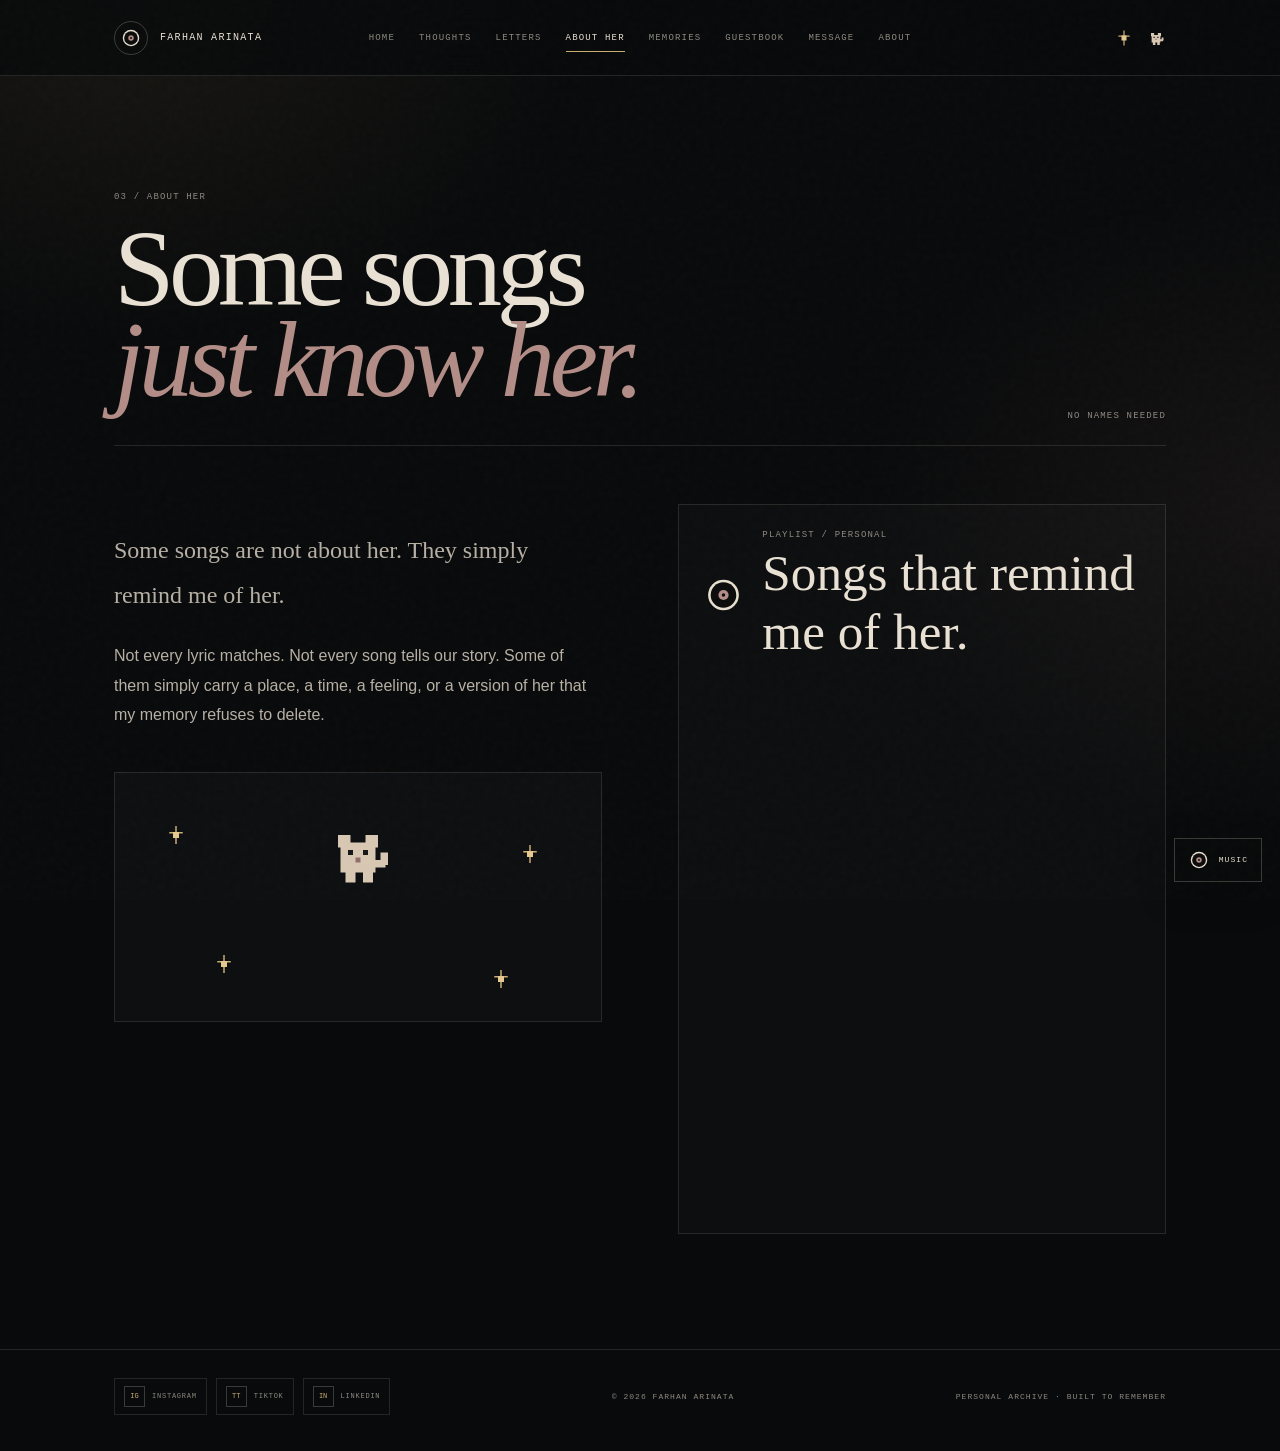
==== commit 2e034237: "Add files via upload" ====
--- a/about-her.html
+++ b/about-her.html
@@ -1 +1,5 @@
-<!doctype html><html lang="en"><head><meta charset="utf-8"><meta name="viewport" content="width=device-width,initial-scale=1"><title>About Her — Farhan Arinata</title><link rel="stylesheet" href="style.css"></head><body><div class="progress"></div><header class="topbar"><div class="wrap"><a class="brand" href="index.html"><span class="brand-mark"><svg class="spin" aria-hidden="true"><use href="sprites.svg#vinyl"></use></svg></span><span class="brand-name">Farhan Arinata</span></a><nav class="nav"><a class="" href="index.html">Home</a><a class="" href="thoughts.html">Thoughts</a><a class="" href="letters.html">Letters</a><a class="active" href="about-her.html">About Her</a><a class="" href="memories.html">Memories</a><a class="" href="message.html">Message</a><a class="" href="about.html">About</a></nav><div class="tools"><svg class="blink" aria-hidden="true"><use href="sprites.svg#star"></use></svg><svg class="bob" aria-hidden="true"><use href="sprites.svg#cat"></use></svg></div><button class="menu" aria-label="Menu"><span></span><span></span></button></div></header><nav class="mobile-nav"><a href="index.html">Home</a><a href="thoughts.html">Thoughts</a><a href="letters.html">Letters</a><a href="about-her.html">About Her</a><a href="memories.html">Memories</a><a href="message.html">Message</a><a href="about.html">About</a></nav><main class="page"><div class="wrap"><div class="page-head fade"><div><div class="kicker">03 / About Her</div><h1 class="h1">Some songs<br><em>just know her.</em></h1></div><div class="meta">No names needed</div></div><div class="grid2"><div class="fade"><p class="copy" style="font-family:var(--serif);font-size:24px">Some songs are not about her. They simply remind me of her.</p><p class="copy">Not every lyric matches. Not every song tells our story. Some of them simply carry a place, a time, a feeling, or a version of her that my memory refuses to delete.</p><div class="scene" style="margin-top:42px"><svg class="bob" aria-hidden="true"><use href="sprites.svg#cat"></use></svg><div class="stars"><svg class="blink" aria-hidden="true"><use href="sprites.svg#star"></use></svg><svg class="blink" aria-hidden="true"><use href="sprites.svg#star"></use></svg><svg class="blink" aria-hidden="true"><use href="sprites.svg#star"></use></svg><svg class="blink" aria-hidden="true"><use href="sprites.svg#star"></use></svg></div></div></div><div class="spotify fade"><div class="spotify-head"><svg class="spin" aria-hidden="true"><use href="sprites.svg#vinyl"></use></svg><div><div class="kicker">Playlist / personal</div><h2>Songs that remind me of her.</h2></div></div><iframe src="https://open.spotify.com/embed/playlist/4F3lstGyli9H4dXO0U5jp0?utm_source=generator&theme=0" height="520" allow="autoplay; clipboard-write; encrypted-media; fullscreen; picture-in-picture" loading="lazy"></iframe></div></div></div></main><footer class="footer"><div class="wrap"><span>© <span data-year></span> Farhan Arinata</span><span>Personal Archive · Built to remember</span></div></footer><script src="script.js"></script></body></html>+<!doctype html><html lang="en"><head><meta charset="utf-8"><meta name="viewport" content="width=device-width,initial-scale=1"><title>About Her — Farhan Arinata</title><link rel="stylesheet" href="style.css"></head><body><div class="progress"></div><header class="topbar"><div class="wrap"><a class="brand" href="index.html"><span class="brand-mark"><svg class="spin" aria-hidden="true"><use href="sprites.svg#vinyl"></use></svg></span><span class="brand-name">Farhan Arinata</span></a><nav class="nav"><a class="" href="index.html">Home</a><a class="" href="thoughts.html">Thoughts</a><a class="" href="letters.html">Letters</a><a class="active" href="about-her.html">About Her</a><a class="" href="memories.html">Memories</a><a class="" href="guestbook.html">Guestbook</a><a class="" href="message.html">Message</a><a class="" href="about.html">About</a></nav><div class="tools"><svg class="blink" aria-hidden="true"><use href="sprites.svg#star"></use></svg><svg class="bob" aria-hidden="true"><use href="sprites.svg#cat"></use></svg></div><button class="menu" aria-label="Menu"><span></span><span></span></button></div></header><nav class="mobile-nav"><a href="index.html">Home</a><a href="thoughts.html">Thoughts</a><a href="letters.html">Letters</a><a href="about-her.html">About Her</a><a href="memories.html">Memories</a><a href="guestbook.html">Guestbook</a><a href="message.html">Message</a><a href="about.html">About</a></nav><main class="page"><div class="wrap"><div class="page-head fade"><div><div class="kicker">03 / About Her</div><h1 class="h1">Some songs<br><em>just know her.</em></h1></div><div class="meta">No names needed</div></div><div class="grid2"><div class="fade"><p class="copy" style="font-family:var(--serif);font-size:24px">Some songs are not about her. They simply remind me of her.</p><p class="copy">Not every lyric matches. Not every song tells our story. Some of them simply carry a place, a time, a feeling, or a version of her that my memory refuses to delete.</p><div class="scene" style="margin-top:42px"><svg class="bob" aria-hidden="true"><use href="sprites.svg#cat"></use></svg><div class="stars"><svg class="blink" aria-hidden="true"><use href="sprites.svg#star"></use></svg><svg class="blink" aria-hidden="true"><use href="sprites.svg#star"></use></svg><svg class="blink" aria-hidden="true"><use href="sprites.svg#star"></use></svg><svg class="blink" aria-hidden="true"><use href="sprites.svg#star"></use></svg></div></div></div><div class="spotify fade"><div class="spotify-head"><svg class="spin" aria-hidden="true"><use href="sprites.svg#vinyl"></use></svg><div><div class="kicker">Playlist / personal</div><h2>Songs that remind me of her.</h2></div></div><iframe src="https://open.spotify.com/embed/playlist/4F3lstGyli9H4dXO0U5jp0?utm_source=generator&theme=0" height="520" allow="autoplay; clipboard-write; encrypted-media; fullscreen; picture-in-picture" loading="lazy"></iframe></div></div></div></main><footer class="footer"><div class="wrap"><div class="social-links" aria-label="Social links">
+<a href="https://www.instagram.com/4rinata?igsi=MXRnbm0wMWs5MjYxYw%3D%3D&utm_source=qr" target="_blank" rel="noopener noreferrer" aria-label="Instagram"><span>IG</span><b>Instagram</b></a>
+<a href="https://www.tiktok.com/@poarchsaken" target="_blank" rel="noopener noreferrer" aria-label="TikTok"><span>TT</span><b>TikTok</b></a>
+<a href="https://www.linkedin.com/in/farhan-arinata-555b39312/" target="_blank" rel="noopener noreferrer" aria-label="LinkedIn"><span>IN</span><b>LinkedIn</b></a>
+</div><span>© <span data-year></span> Farhan Arinata</span><span>Personal Archive · Built to remember</span></div></footer><script src="script.js"></script></body></html>
--- a/style.css
+++ b/style.css
@@ -1,5 +1,237 @@
-:root{--bg:#090a0b;--panel:#0d0f11;--text:#e9e1d4;--muted:#8e8981;--line:rgba(233,225,212,.12);--line2:rgba(233,225,212,.22);--gold:#c9ad74;--rose:#b38d87;--serif:Georgia,"Times New Roman",serif;--mono:"Courier New",monospace;--pad:clamp(20px,5vw,72px)}*{box-sizing:border-box}html{scroll-behavior:smooth}body{margin:0;background:radial-gradient(700px 520px at 10% 0%,rgba(201,173,116,.08),transparent 65%),radial-gradient(650px 500px at 100% 35%,rgba(179,141,135,.07),transparent 65%),var(--bg);color:var(--text);font-family:Arial,sans-serif;font-weight:300;min-height:100vh}body:before{content:"";position:fixed;inset:0;pointer-events:none;z-index:999;opacity:.035;background-image:url("data:image/svg+xml,%3Csvg viewBox='0 0 180 180' xmlns='http://www.w3.org/2000/svg'%3E%3Cfilter id='n'%3E%3CfeTurbulence type='fractalNoise' baseFrequency='.8' numOctaves='4' stitchTiles='stitch'/%3E%3C/filter%3E%3Crect width='100%25' height='100%25' filter='url(%23n)' opacity='.65'/%3E%3C/svg%3E")}a{color:inherit;text-decoration:none}img{max-width:100%;display:block}.wrap{width:min(1180px,100%);margin:auto;padding:0 var(--pad)}.progress{position:fixed;left:0;top:0;height:2px;width:0;background:var(--gold);z-index:120}.topbar{position:sticky;top:0;z-index:90;height:76px;border-bottom:1px solid var(--line);background:rgba(9,10,11,.84);backdrop-filter:blur(18px)}.topbar .wrap{height:100%;display:grid;grid-template-columns:1fr auto 1fr;align-items:center}.brand{display:flex;align-items:center;gap:12px;width:max-content}.brand-mark{width:34px;height:34px;border:1px solid var(--line2);border-radius:50%;display:grid;place-items:center}.brand-mark svg{width:22px;height:22px}.brand-name,.nav a,.meta,.kicker,.footer{font-family:var(--mono);text-transform:uppercase;letter-spacing:.13em}.brand-name{font-size:10px}.nav{display:flex;gap:24px}.nav a{font-size:9px;color:var(--muted);position:relative}.nav a:after{content:"";position:absolute;left:0;bottom:-9px;width:0;height:1px;background:var(--gold);transition:.25s}.nav a:hover,.nav a.active{color:var(--text)}.nav a:hover:after,.nav a.active:after{width:100%}.tools{justify-self:end;display:flex;gap:12px}.tools svg{width:20px;height:20px}.menu{display:none;background:none;border:0;color:var(--text)}.menu span{display:block;width:22px;height:1px;background:currentColor;margin:6px}.mobile-nav{display:none}.hero,.page{padding:clamp(72px,9vw,130px) 0}.hero-grid{display:grid;grid-template-columns:1.05fr .95fr;gap:clamp(40px,7vw,100px);align-items:center}.kicker,.meta{font-size:9px;line-height:1.5;color:var(--muted)}.hero h1,.h1{font-family:var(--serif);font-weight:400;letter-spacing:-.05em;margin:18px 0}.hero h1{font-size:clamp(72px,10vw,150px);line-height:.78}.h1{font-size:clamp(60px,8.5vw,120px);line-height:.84}.hero h1 em,.h1 em{font-weight:400;color:var(--rose)}.hero p,.copy{color:#b7b0a5;line-height:1.85;max-width:640px}.cta{display:inline-flex;gap:15px;border:1px solid var(--line2);padding:14px 18px;margin-top:20px;font:9px var(--mono);letter-spacing:.13em;text-transform:uppercase;transition:.25s}.cta:hover{background:var(--text);color:#111;transform:translateY(-2px)}.hero-art{position:relative;min-height:560px;border:1px solid var(--line);overflow:hidden;background:#0c0c0c}.hero-art img{position:absolute;inset:0;width:100%;height:100%;object-fit:cover;filter:grayscale(1) contrast(1.05);opacity:.86}.pixel{position:absolute;z-index:3}.pixel svg{width:42px;height:42px}.a{left:7%;top:12%}.b{right:7%;top:18%}.c{right:11%;bottom:8%}.spin{animation:spin 8s linear infinite}.bob{animation:bob 2.6s ease-in-out infinite}.blink{animation:blink 2.2s ease-in-out infinite}@keyframes spin{to{transform:rotate(360deg)}}@keyframes bob{50%{transform:translateY(-8px)}}@keyframes blink{50%{opacity:.25;transform:scale(.8)}}.features{display:grid;grid-template-columns:repeat(4,1fr);border:1px solid var(--line);margin-top:70px}.feature{padding:24px;border-right:1px solid var(--line);min-height:150px}.feature:last-child{border-right:0}.feature svg{width:30px;height:30px;margin-bottom:28px}.feature h3{font:400 21px var(--serif);margin:0 0 8px}.feature p{font-size:11px;line-height:1.65;color:var(--muted);margin:0}.page-head{display:flex;justify-content:space-between;align-items:flex-end;gap:20px;border-bottom:1px solid var(--line);padding-bottom:22px;margin-bottom:58px}.list{border-top:1px solid var(--line)}.row{display:grid;grid-template-columns:100px 1fr 50px;gap:18px;align-items:center;border-bottom:1px solid var(--line);padding:24px 4px;transition:.25s}.row:hover{padding-left:12px;background:rgba(255,255,255,.015)}.row h3{font:400 clamp(28px,3vw,44px) var(--serif);margin:0}.date{font:8px/1.5 var(--mono);text-transform:uppercase;letter-spacing:.12em;color:var(--muted)}.grid2{display:grid;grid-template-columns:1fr 1fr;gap:clamp(36px,6vw,80px)}.scene{position:relative;min-height:250px;border:1px solid var(--line);display:grid;place-items:center;background:#0d0f11}.scene>svg{width:80px;height:80px}.stars svg{position:absolute;width:24px;height:24px}.stars svg:nth-child(1){left:10%;top:20%}.stars svg:nth-child(2){right:12%;top:28%}.stars svg:nth-child(3){left:20%;bottom:18%}.stars svg:nth-child(4){right:18%;bottom:12%}.paper{background:#d9d2c6;color:#151515;padding:clamp(34px,6vw,80px);box-shadow:0 30px 90px rgba(0,0,0,.28)}.paper .meta{color:#6d685f}.paper h2{font:400 clamp(42px,5vw,72px) var(--serif);margin:18px 0 36px}.paper p{font:400 18px/1.75 var(--serif);max-width:720px}.paper figure{margin:60px 0 0;border-top:1px solid rgba(0,0,0,.18);padding-top:18px}.paper figure img{width:100%;filter:grayscale(1)}.paper figcaption{display:flex;justify-content:space-between;gap:20px;font:8px var(--mono);letter-spacing:.13em;text-transform:uppercase;color:#6d685f;margin-top:12px}.spotify{border:1px solid var(--line);padding:24px;background:rgba(255,255,255,.015)}.spotify-head{display:flex;gap:18px;align-items:center;margin-bottom:24px}.spotify-head svg{width:64px;height:64px}.spotify h2{font:400 clamp(34px,4vw,58px) var(--serif);margin:0}.spotify iframe{width:100%;border:0;border-radius:12px}.fade{opacity:0;transform:translateY(18px);transition:.7s}.fade.visible{opacity:1;transform:none}.footer{border-top:1px solid var(--line);padding:28px 0 36px;font-size:8px;color:var(--muted)}.footer .wrap{display:flex;justify-content:space-between;gap:20px}@media(max-width:880px){.topbar .wrap{grid-template-columns:1fr auto}.nav,.tools{display:none}.menu{display:block}.mobile-nav{position:fixed;top:76px;left:0;right:0;z-index:89;background:rgba(9,10,11,.98);border-bottom:1px solid var(--line);padding:22px var(--pad)}.mobile-nav.open{display:grid;gap:18px}.hero-grid,.grid2{grid-template-columns:1fr}.features{grid-template-columns:1fr 1fr}.feature:nth-child(2){border-right:0}.feature:nth-child(-n+2){border-bottom:1px solid var(--line)}}@media(max-width:600px){.hero h1{font-size:22vw}.hero-art{min-height:430px}.features{grid-template-columns:1fr}.feature{border-right:0;border-bottom:1px solid var(--line)}.row{grid-template-columns:1fr 24px}.row .date{grid-column:1/3}.page-head{align-items:flex-start;flex-direction:column}.paper{padding:38px 22px}.paper p{font-size:17px}.paper figcaption,.footer .wrap{flex-direction:column}.footer .wrap{gap:12px}}@media(prefers-reduced-motion:reduce){*{animation-duration:.01ms!important;transition-duration:.01ms!important}.fade{opacity:1;transform:none}}
-/* Private message page */
+
+:root{
+  --bg:#090a0b;
+  --panel:#0d0f11;
+  --text:#e9e1d4;
+  --muted:#8e8981;
+  --line:rgba(233,225,212,.12);
+  --line2:rgba(233,225,212,.22);
+  --gold:#c9ad74;
+  --rose:#b38d87;
+  --serif:Georgia,"Times New Roman",serif;
+  --mono:"Courier New",monospace;
+  --pad:clamp(20px,5vw,72px);
+}
+
+*{box-sizing:border-box}
+html{scroll-behavior:smooth}
+body{
+  margin:0;
+  background:
+    radial-gradient(700px 520px at 10% 0%,rgba(201,173,116,.08),transparent 65%),
+    radial-gradient(650px 500px at 100% 35%,rgba(179,141,135,.07),transparent 65%),
+    var(--bg);
+  color:var(--text);
+  font-family:Arial,sans-serif;
+  font-weight:300;
+  min-height:100vh;
+  overflow-x:hidden;
+}
+body::before{
+  content:"";
+  position:fixed;
+  inset:0;
+  pointer-events:none;
+  z-index:999;
+  opacity:.035;
+  background-image:url("data:image/svg+xml,%3Csvg viewBox='0 0 180 180' xmlns='http://www.w3.org/2000/svg'%3E%3Cfilter id='n'%3E%3CfeTurbulence type='fractalNoise' baseFrequency='.8' numOctaves='4' stitchTiles='stitch'/%3E%3C/filter%3E%3Crect width='100%25' height='100%25' filter='url(%23n)' opacity='.65'/%3E%3C/svg%3E");
+}
+a{color:inherit;text-decoration:none}
+img{max-width:100%;display:block}
+svg{display:block}
+button,input,textarea{font:inherit}
+.wrap{width:min(1180px,100%);margin:auto;padding:0 var(--pad)}
+.progress{position:fixed;left:0;top:0;height:2px;width:0;background:var(--gold);z-index:120}
+
+.topbar{
+  position:sticky;
+  top:0;
+  z-index:90;
+  height:76px;
+  border-bottom:1px solid var(--line);
+  background:rgba(9,10,11,.84);
+  backdrop-filter:blur(18px);
+  -webkit-backdrop-filter:blur(18px);
+}
+.topbar .wrap{
+  height:100%;
+  display:grid;
+  grid-template-columns:1fr auto 1fr;
+  align-items:center;
+}
+.brand{display:flex;align-items:center;gap:12px;width:max-content}
+.brand-mark{
+  width:34px;
+  height:34px;
+  border:1px solid var(--line2);
+  border-radius:50%;
+  display:grid;
+  place-items:center;
+}
+.brand-mark svg{width:22px;height:22px}
+.brand-name,.nav a,.meta,.kicker,.footer{font-family:var(--mono);text-transform:uppercase;letter-spacing:.13em}
+.brand-name{font-size:10px}
+.nav{display:flex;gap:24px;align-items:center}
+.nav a{font-size:9px;color:var(--muted);position:relative}
+.nav a::after{
+  content:"";
+  position:absolute;
+  left:0;
+  bottom:-9px;
+  width:0;
+  height:1px;
+  background:var(--gold);
+  transition:.25s;
+}
+.nav a:hover,.nav a.active{color:var(--text)}
+.nav a:hover::after,.nav a.active::after{width:100%}
+.tools{justify-self:end;display:flex;gap:12px;align-items:center}
+.tools svg{width:20px;height:20px}
+.menu{display:none;background:none;border:0;color:var(--text);padding:8px}
+.menu span{display:block;width:22px;height:1px;background:currentColor;margin:6px 0}
+.mobile-nav{display:none}
+
+.hero,.page{padding:clamp(72px,9vw,130px) 0}
+.hero-grid{
+  display:grid;
+  grid-template-columns:1.05fr .95fr;
+  gap:clamp(40px,7vw,100px);
+  align-items:center;
+}
+.kicker,.meta{font-size:9px;line-height:1.5;color:var(--muted)}
+.hero h1,.h1{
+  font-family:var(--serif);
+  font-weight:400;
+  letter-spacing:-.05em;
+  margin:18px 0;
+}
+.hero h1{font-size:clamp(72px,10vw,150px);line-height:.78}
+.h1{font-size:clamp(60px,8.5vw,120px);line-height:.84}
+.hero h1 em,.h1 em{font-weight:400;color:var(--rose)}
+.hero p,.copy{color:#b7b0a5;line-height:1.85;max-width:640px}
+.cta{
+  display:inline-flex;
+  gap:15px;
+  align-items:center;
+  border:1px solid var(--line2);
+  padding:14px 18px;
+  margin-top:20px;
+  font:9px var(--mono);
+  letter-spacing:.13em;
+  text-transform:uppercase;
+  transition:.25s;
+}
+.cta:hover{background:var(--text);color:#111;transform:translateY(-2px)}
+
+.hero-art{
+  position:relative;
+  min-height:560px;
+  border:1px solid var(--line);
+  overflow:hidden;
+  background:#0c0c0c;
+}
+.hero-art img{
+  position:absolute;
+  inset:0;
+  width:100%;
+  height:100%;
+  object-fit:cover;
+  filter:grayscale(1) contrast(1.05);
+  opacity:.86;
+}
+.pixel{position:absolute;z-index:3}
+.pixel svg{width:42px;height:42px}
+.a{left:7%;top:12%}
+.b{right:7%;top:18%}
+.c{right:11%;bottom:8%}
+
+.spin{animation:spin 8s linear infinite}
+.bob{animation:bob 2.6s ease-in-out infinite}
+.blink{animation:blink 2.2s ease-in-out infinite}
+@keyframes spin{to{transform:rotate(360deg)}}
+@keyframes bob{50%{transform:translateY(-8px)}}
+@keyframes blink{50%{opacity:.25;transform:scale(.8)}}
+
+.features{
+  display:grid;
+  grid-template-columns:repeat(4,1fr);
+  border:1px solid var(--line);
+  margin-top:70px;
+}
+.feature{padding:24px;border-right:1px solid var(--line);min-height:150px}
+.feature:last-child{border-right:0}
+.feature svg{width:30px;height:30px;margin-bottom:28px}
+.feature h3{font:400 21px var(--serif);margin:0 0 8px}
+.feature p{font-size:11px;line-height:1.65;color:var(--muted);margin:0}
+
+.page-head{
+  display:flex;
+  justify-content:space-between;
+  align-items:flex-end;
+  gap:20px;
+  border-bottom:1px solid var(--line);
+  padding-bottom:22px;
+  margin-bottom:58px;
+}
+.list{border-top:1px solid var(--line)}
+.row{
+  display:grid;
+  grid-template-columns:100px 1fr 50px;
+  gap:18px;
+  align-items:center;
+  border-bottom:1px solid var(--line);
+  padding:24px 4px;
+  transition:.25s;
+}
+.row:hover{padding-left:12px;background:rgba(255,255,255,.015)}
+.row h3{font:400 clamp(28px,3vw,44px) var(--serif);margin:0}
+.date{font:8px/1.5 var(--mono);text-transform:uppercase;letter-spacing:.12em;color:var(--muted)}
+.grid2{display:grid;grid-template-columns:1fr 1fr;gap:clamp(36px,6vw,80px)}
+
+.scene{
+  position:relative;
+  min-height:250px;
+  border:1px solid var(--line);
+  display:grid;
+  place-items:center;
+  background:#0d0f11;
+  overflow:hidden;
+}
+.scene>svg{width:80px;height:80px}
+.stars svg{position:absolute;width:24px;height:24px}
+.stars svg:nth-child(1){left:10%;top:20%}
+.stars svg:nth-child(2){right:12%;top:28%}
+.stars svg:nth-child(3){left:20%;bottom:18%}
+.stars svg:nth-child(4){right:18%;bottom:12%}
+
+.paper{
+  background:#d9d2c6;
+  color:#151515;
+  padding:clamp(34px,6vw,80px);
+  box-shadow:0 30px 90px rgba(0,0,0,.28);
+}
+.paper .meta{color:#6d685f}
+.paper h2{font:400 clamp(42px,5vw,72px) var(--serif);margin:18px 0 36px}
+.paper p{font:400 18px/1.75 var(--serif);max-width:720px}
+.paper figure{margin:60px 0 0;border-top:1px solid rgba(0,0,0,.18);padding-top:18px}
+.paper figure img{width:100%;filter:grayscale(1)}
+.paper figcaption{
+  display:flex;
+  justify-content:space-between;
+  gap:20px;
+  font:8px var(--mono);
+  letter-spacing:.13em;
+  text-transform:uppercase;
+  color:#6d685f;
+  margin-top:12px;
+}
+
+.spotify{border:1px solid var(--line);padding:24px;background:rgba(255,255,255,.015)}
+.spotify-head{display:flex;gap:18px;align-items:center;margin-bottom:24px}
+.spotify-head svg{width:64px;height:64px}
+.spotify h2{font:400 clamp(34px,4vw,58px) var(--serif);margin:0}
+.spotify iframe{width:100%;border:0;border-radius:12px}
+
 .message-layout{display:grid;grid-template-columns:.8fr 1.2fr;gap:clamp(34px,6vw,90px);align-items:start}
 .message-intro{position:sticky;top:120px}
 .message-form{border:1px solid var(--line);background:rgba(255,255,255,.012);padding:clamp(24px,4vw,46px)}
@@ -7,16 +239,34 @@
 .field{display:grid;gap:9px;margin-bottom:20px}
 .field label{font:8px/1.4 var(--mono);letter-spacing:.14em;text-transform:uppercase;color:var(--muted)}
 .field input,.field textarea{
-  width:100%;border:0;border-bottom:1px solid var(--line2);background:transparent;color:var(--text);
-  border-radius:0;padding:12px 0;font:400 16px/1.5 Arial,sans-serif;outline:none;transition:.25s
+  width:100%;
+  border:0;
+  border-bottom:1px solid var(--line2);
+  background:transparent;
+  color:var(--text);
+  border-radius:0;
+  padding:12px 0;
+  font:400 16px/1.5 Arial,sans-serif;
+  outline:none;
+  transition:.25s;
 }
 .field textarea{min-height:180px;resize:vertical}
 .field input:focus,.field textarea:focus{border-color:var(--gold)}
 .field input::placeholder,.field textarea::placeholder{color:#5f5b55}
 .send-btn{
-  width:100%;display:flex;justify-content:space-between;align-items:center;border:1px solid var(--line2);
-  background:transparent;color:var(--text);padding:16px 18px;cursor:pointer;
-  font:9px/1 var(--mono);letter-spacing:.14em;text-transform:uppercase;transition:.25s
+  width:100%;
+  display:flex;
+  justify-content:space-between;
+  align-items:center;
+  border:1px solid var(--line2);
+  background:transparent;
+  color:var(--text);
+  padding:16px 18px;
+  cursor:pointer;
+  font:9px/1 var(--mono);
+  letter-spacing:.14em;
+  text-transform:uppercase;
+  transition:.25s;
 }
 .send-btn:hover{background:var(--text);color:#111;transform:translateY(-2px)}
 .form-note{margin:16px 0 0;color:var(--muted);font-size:10px;line-height:1.7}
@@ -26,5 +276,162 @@
 .thanks-card>svg{width:54px;height:54px;margin:0 auto 28px}
 .thanks-card h1{font:400 clamp(50px,8vw,94px)/.9 var(--serif);letter-spacing:-.04em;margin:0 0 24px}
 .thanks-card p{color:#b7b0a5;line-height:1.8}
-@media(max-width:880px){.message-layout{grid-template-columns:1fr}.message-intro{position:static}}
-@media(max-width:600px){.form-row{grid-template-columns:1fr}}
+
+.memory-grid{display:grid;grid-template-columns:repeat(2,minmax(0,1fr));gap:clamp(24px,4vw,48px)}
+.memory-card{
+  display:block;
+  border:1px solid var(--line);
+  background:rgba(255,255,255,.012);
+  padding:14px;
+  transition:.35s;
+}
+.memory-card:hover{transform:translateY(-5px);border-color:var(--line2)}
+.memory-card-image{aspect-ratio:4/5;overflow:hidden;background:#101112}
+.memory-card-image img{width:100%;height:100%;object-fit:cover;filter:grayscale(1);transition:.6s}
+.memory-card:hover .memory-card-image img{transform:scale(1.025)}
+.memory-card-body{padding:22px 8px 10px}
+.memory-card-body h2{font:400 clamp(30px,3vw,46px)/1.05 var(--serif);margin:10px 0 13px}
+.memory-card-body p{color:var(--muted);font-size:12px;line-height:1.7;margin:0}
+.memory-card-link{
+  display:flex;
+  justify-content:space-between;
+  align-items:center;
+  margin-top:22px;
+  padding-top:15px;
+  border-top:1px solid var(--line);
+  font:8px/1 var(--mono);
+  letter-spacing:.14em;
+  text-transform:uppercase;
+  color:#bdb5aa;
+}
+
+.memory-article{max-width:940px;margin:auto}
+.memory-cover{position:relative;border:1px solid var(--line);padding:12px;background:#0d0f11}
+.memory-cover img{width:100%;max-height:1050px;object-fit:contain;filter:grayscale(1)}
+.memory-story{width:min(720px,100%);margin:clamp(48px,8vw,90px) auto 0}
+.memory-story .memory-title{font:400 clamp(48px,7vw,90px)/.92 var(--serif);letter-spacing:-.045em;margin:16px 0 38px}
+.memory-story p{font:400 clamp(18px,2vw,21px)/1.85 var(--serif);color:#c9c1b5;margin:0 0 25px}
+.memory-story .closing{margin-top:45px;padding-top:30px;border-top:1px solid var(--line);font-style:italic;color:var(--text)}
+.memory-story .signature{margin-top:42px;font:9px/1.5 var(--mono);letter-spacing:.14em;text-transform:uppercase;color:var(--muted)}
+.memory-ornament{display:flex;justify-content:center;gap:18px;margin:50px 0}
+.memory-ornament svg{width:24px;height:24px}
+
+.fade{opacity:0;transform:translateY(18px);transition:.7s}
+.fade.visible{opacity:1;transform:none}
+
+.footer{border-top:1px solid var(--line);padding:28px 0 36px;font-size:8px;color:var(--muted)}
+.footer .wrap{display:flex;justify-content:space-between;gap:20px}
+
+@media(max-width:980px){
+  .nav{gap:16px}
+  .nav a{font-size:8px}
+}
+
+@media(max-width:880px){
+  .topbar .wrap{grid-template-columns:1fr auto}
+  .nav,.tools{display:none}
+  .menu{display:block}
+  .mobile-nav{
+    position:fixed;
+    top:76px;
+    left:0;
+    right:0;
+    z-index:89;
+    background:rgba(9,10,11,.98);
+    border-bottom:1px solid var(--line);
+    padding:22px var(--pad);
+  }
+  .mobile-nav.open{display:grid;gap:18px}
+  .mobile-nav a{font:400 18px/1.2 var(--serif)}
+  .hero-grid,.grid2,.message-layout{grid-template-columns:1fr}
+  .message-intro{position:static}
+  .features{grid-template-columns:1fr 1fr}
+  .feature:nth-child(2){border-right:0}
+  .feature:nth-child(-n+2){border-bottom:1px solid var(--line)}
+}
+
+@media(max-width:700px){
+  .memory-grid{grid-template-columns:1fr}
+  .memory-cover{padding:7px}
+  .memory-story{margin-top:45px}
+}
+
+@media(max-width:600px){
+  .hero h1{font-size:22vw}
+  .hero-art{min-height:430px}
+  .features{grid-template-columns:1fr}
+  .feature{border-right:0;border-bottom:1px solid var(--line)}
+  .feature:last-child{border-bottom:0}
+  .row{grid-template-columns:1fr 24px}
+  .row .date{grid-column:1/3}
+  .page-head{align-items:flex-start;flex-direction:column}
+  .paper{padding:38px 22px}
+  .paper p{font-size:17px}
+  .paper figcaption,.footer .wrap{flex-direction:column}
+  .footer .wrap{gap:12px}
+  .form-row{grid-template-columns:1fr}
+}
+
+@media(prefers-reduced-motion:reduce){
+  *{animation-duration:.01ms!important;transition-duration:.01ms!important}
+  .fade{opacity:1;transform:none}
+}
+
+
+/* Guestbook */
+.guestbook-grid{display:grid;grid-template-columns:.78fr 1.22fr;gap:clamp(34px,6vw,90px);align-items:start}
+.guestbook-intro{position:sticky;top:120px}
+.guestbook-comments{border:1px solid var(--line);background:rgba(255,255,255,.012);padding:clamp(18px,3vw,34px);min-height:420px}
+.guestbook-label{padding-bottom:18px;margin-bottom:10px;border-bottom:1px solid var(--line);font:8px/1 var(--mono);letter-spacing:.14em;text-transform:uppercase;color:var(--muted)}
+
+/* Music drawer */
+.music-dock{position:fixed;right:18px;bottom:18px;z-index:140;display:flex;flex-direction:column;align-items:flex-end;gap:10px}
+.music-toggle{display:flex;align-items:center;gap:9px;border:1px solid var(--line2);background:rgba(9,10,11,.9);backdrop-filter:blur(14px);-webkit-backdrop-filter:blur(14px);color:var(--text);padding:10px 13px;cursor:pointer;font:8px/1 var(--mono);letter-spacing:.13em;text-transform:uppercase;box-shadow:0 12px 38px rgba(0,0,0,.28)}
+.music-toggle svg{width:22px;height:22px}.spin-slow{animation:spin 11s linear infinite}
+.music-panel{width:min(360px,calc(100vw - 36px));display:none;border:1px solid var(--line2);background:rgba(11,12,13,.97);backdrop-filter:blur(18px);-webkit-backdrop-filter:blur(18px);padding:14px;box-shadow:0 22px 70px rgba(0,0,0,.45)}
+.music-dock.open .music-panel{display:block;animation:musicIn .28s ease both}
+@keyframes musicIn{from{opacity:0;transform:translateY(10px) scale(.98)}to{opacity:1;transform:none}}
+.music-panel-head{display:flex;justify-content:space-between;gap:20px;align-items:flex-start;margin-bottom:12px}
+.music-panel-head strong{display:block;font:400 16px/1.2 var(--serif)}
+.music-eyebrow{display:block;font:7px/1.4 var(--mono);letter-spacing:.13em;text-transform:uppercase;color:var(--muted);margin-bottom:5px}
+.music-close{border:0;background:transparent;color:var(--muted);font-size:23px;line-height:1;cursor:pointer;padding:0 2px}
+.music-panel iframe{display:block;width:100%;border:0;border-radius:9px}
+.music-note{margin:10px 2px 0;color:var(--muted);font-size:9px;line-height:1.5}
+
+/* Custom 404 */
+.error-page{min-height:100vh;display:grid;place-items:center;overflow:hidden}
+.error-shell{position:relative;z-index:2;width:min(760px,100%);padding:60px var(--pad);text-align:center}
+.error-number{display:flex;align-items:center;justify-content:center;font:400 clamp(110px,24vw,230px)/.75 var(--serif);letter-spacing:-.08em;margin:24px 0 28px}
+.error-vinyl{display:inline-grid;place-items:center;width:.72em;height:.72em;margin:0 .04em}
+.error-vinyl svg{width:100%;height:100%}
+.error-shell h1{font:400 clamp(42px,7vw,78px)/.95 var(--serif);letter-spacing:-.04em;margin:0}
+.error-shell h1 em{color:var(--rose);font-weight:400}
+.error-shell p{width:min(520px,100%);margin:25px auto 0;color:#aaa399;font-size:13px;line-height:1.8}
+.error-shell .cta{margin-top:36px}
+.error-stars{position:fixed;inset:0;pointer-events:none}
+.error-stars svg{position:absolute;width:27px;height:27px}
+.error-stars .e1{left:9%;top:14%}.error-stars .e2{right:12%;top:20%}.error-stars .e3{left:17%;bottom:16%}.error-stars .e4{right:18%;bottom:11%}
+.cat-track{position:relative;width:min(500px,90%);height:76px;margin:35px auto 0;border-bottom:1px solid var(--line)}
+.walking-cat{position:absolute;left:-55px;bottom:4px;width:55px;animation:catAcross 7s linear infinite}
+.walking-cat svg{width:55px;height:55px;filter:drop-shadow(0 8px 8px rgba(0,0,0,.25))}
+.paw{position:absolute;bottom:1px;color:var(--gold);font:20px/1 var(--mono);opacity:.65}
+.p1{left:-16px}.p2{left:-32px;opacity:.4}.p3{left:-48px;opacity:.2}
+@keyframes catAcross{0%{left:-55px;transform:scaleX(1)}48%{left:calc(100% - 5px);transform:scaleX(1)}50%{left:calc(100% - 5px);transform:scaleX(-1)}98%{left:-55px;transform:scaleX(-1)}100%{left:-55px;transform:scaleX(1)}}
+
+@media(max-width:880px){.guestbook-grid{grid-template-columns:1fr}.guestbook-intro{position:static}}
+@media(max-width:600px){.music-dock{right:12px;bottom:12px}.music-toggle span{display:none}.music-toggle{padding:10px}.error-shell{padding-top:42px;padding-bottom:42px}}
+
+/* Social links */
+.social-links{display:flex;align-items:center;gap:9px;flex-wrap:wrap}
+.social-links a{display:flex;align-items:center;gap:7px;border:1px solid var(--line);padding:7px 9px;transition:.25s}
+.social-links a:hover{border-color:var(--line2);background:rgba(255,255,255,.035);transform:translateY(-2px)}
+.social-links span{display:grid;place-items:center;width:21px;height:21px;border:1px solid var(--line2);font:7px/1 var(--mono);letter-spacing:0;color:var(--gold)}
+.social-links b{font:7px/1 var(--mono);letter-spacing:.11em;text-transform:uppercase;color:var(--muted);font-weight:400}
+.footer .wrap{align-items:center}
+.error-shell .social-links{justify-content:center;margin-top:28px}
+@media(max-width:700px){
+  .footer .wrap{align-items:flex-start}
+  .social-links{order:3;margin-top:4px}
+  .social-links b{display:none}
+  .social-links a{padding:7px}
+}
